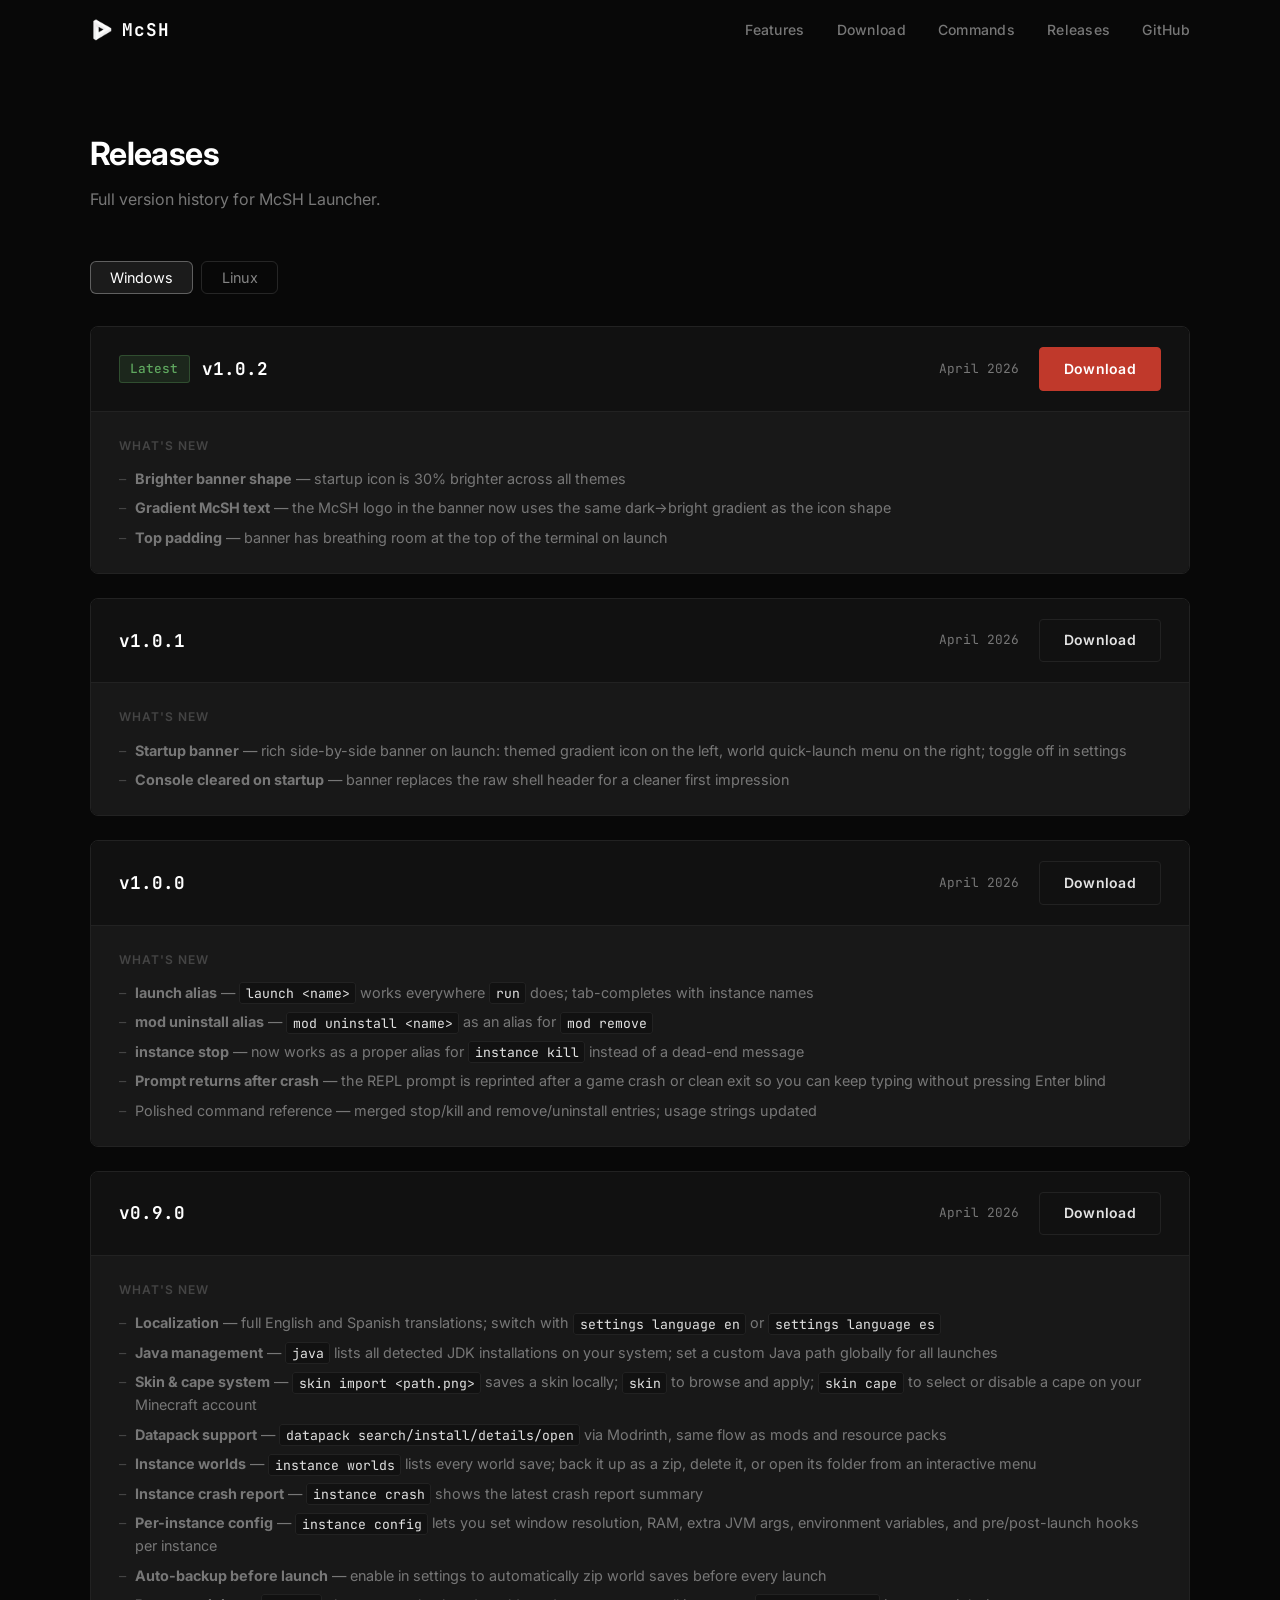
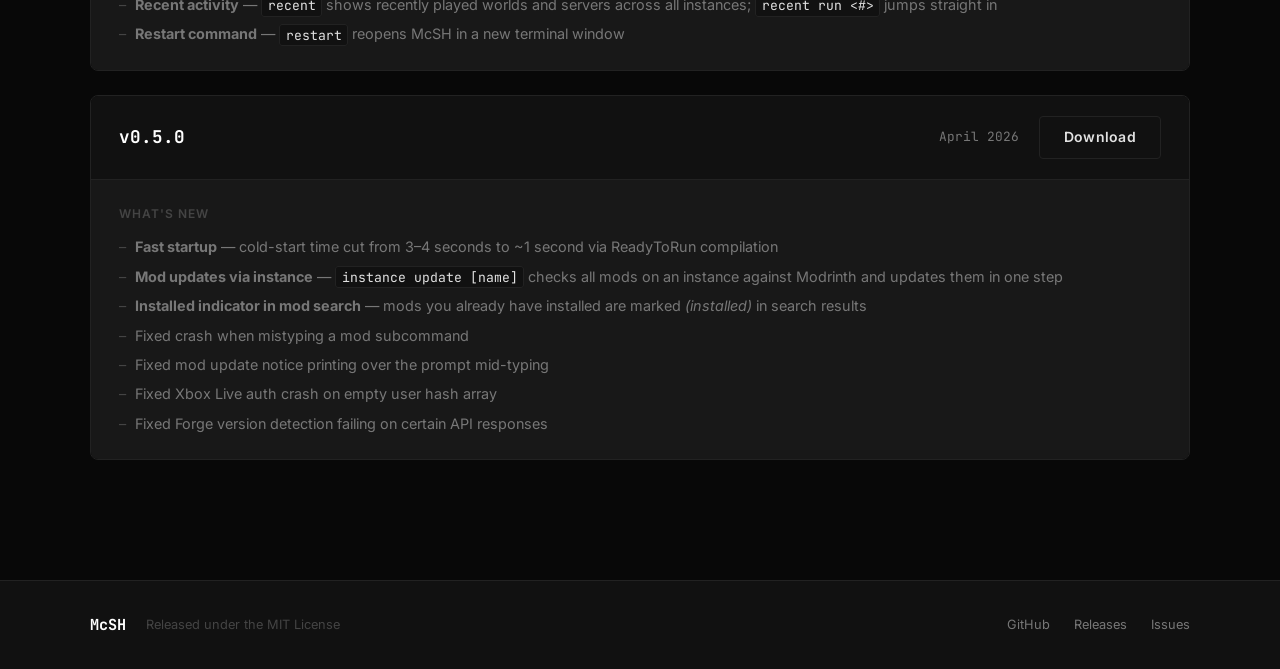
==== docs/releases.html @ 00c7b2a3 "McSH Launcher v1.0.2" ====
<!DOCTYPE html>
<html lang="en">
<head>
    <meta charset="UTF-8">
    <meta name="viewport" content="width=device-width, initial-scale=1.0">
    <meta name="description" content="McSH Launcher — All Releases">
    <title>Releases — McSH Launcher</title>
    <link rel="stylesheet" href="style.css">
    <link rel="icon" type="image/png" href="favicon.png">
    <link rel="preconnect" href="https://fonts.googleapis.com">
    <link rel="preconnect" href="https://fonts.gstatic.com" crossorigin>
    <link href="https://fonts.googleapis.com/css2?family=Inter:wght@400;500;600;700&family=JetBrains+Mono:wght@400;500&display=swap" rel="stylesheet">
    <style>
        .os-toggle {
            display: flex;
            gap: 0.5rem;
            margin-bottom: 2rem;
        }
        .os-toggle-btn {
            padding: 0.45rem 1.2rem;
            border-radius: 6px;
            border: 1px solid rgba(255,255,255,0.12);
            background: transparent;
            color: rgba(255,255,255,0.5);
            font-family: inherit;
            font-size: 0.9rem;
            cursor: pointer;
            transition: background 0.15s, color 0.15s, border-color 0.15s;
        }
        .os-toggle-btn.active {
            background: rgba(255,255,255,0.08);
            color: #fff;
            border-color: rgba(255,255,255,0.3);
        }
        .os-panel { display: none; }
        .os-panel.active { display: block; }
    </style>
</head>
<body>

    <nav id="navbar" class="scrolled">
        <div class="nav-inner">
            <a href="index.html" class="nav-logo">
                <img src="assets/logo.png" alt="McSH" class="nav-logo-img">
                McSH
            </a>
            <div class="nav-links">
                <a href="index.html#features">Features</a>
                <a href="index.html#download">Download</a>
                <a href="index.html#commands">Commands</a>
                <a href="releases.html">Releases</a>
                <a href="https://github.com/kalakaritzu/mcsh" target="_blank" rel="noopener">GitHub</a>
            </div>
            <button class="nav-toggle" aria-label="Toggle menu">
                <span></span><span></span><span></span>
            </button>
        </div>
    </nav>

    <section class="releases-page">
        <div class="section-inner">
            <h2>Releases</h2>
            <p class="section-sub">Full version history for McSH Launcher.</p>

            <div class="os-toggle">
                <button class="os-toggle-btn active" data-panel="windows">Windows</button>
                <button class="os-toggle-btn" data-panel="linux">Linux</button>
            </div>

            <!-- ── Windows ── -->
            <div class="os-panel active" id="panel-windows">

                <div class="release-entry">
                    <div class="release-header">
                        <div class="release-title">
                            <span class="tag tag-latest">Latest</span>
                            <span class="release-version">v1.0.2</span>
                        </div>
                        <div class="release-meta">
                            <span class="release-date">April 2026</span>
                            <a href="https://github.com/kalakaritzu/mcsh/releases/download/v1.0.2/McSH-1.0.2.msi" class="btn btn-primary" target="_blank" rel="noopener">Download</a>
                        </div>
                    </div>
                    <div class="release-body">
                        <h4>What's new</h4>
                        <ul>
                            <li><strong>Brighter banner shape</strong> — startup icon is 30% brighter across all themes</li>
                            <li><strong>Gradient McSH text</strong> — the McSH logo in the banner now uses the same dark→bright gradient as the icon shape</li>
                            <li><strong>Top padding</strong> — banner has breathing room at the top of the terminal on launch</li>
                        </ul>
                    </div>
                </div>

                <div class="release-entry">
                    <div class="release-header">
                        <div class="release-title">
                            <span class="release-version">v1.0.1</span>
                        </div>
                        <div class="release-meta">
                            <span class="release-date">April 2026</span>
                            <a href="https://github.com/kalakaritzu/mcsh/releases/download/v1.0.1/McSH-1.0.1.msi" class="btn btn-outline" target="_blank" rel="noopener">Download</a>
                        </div>
                    </div>
                    <div class="release-body">
                        <h4>What's new</h4>
                        <ul>
                            <li><strong>Startup banner</strong> — rich side-by-side banner on launch: themed gradient icon on the left, world quick-launch menu on the right; toggle off in settings</li>
                            <li><strong>Console cleared on startup</strong> — banner replaces the raw shell header for a cleaner first impression</li>
                        </ul>
                    </div>
                </div>

                <div class="release-entry">
                    <div class="release-header">
                        <div class="release-title">
                            <span class="release-version">v1.0.0</span>
                        </div>
                        <div class="release-meta">
                            <span class="release-date">April 2026</span>
                            <a href="https://github.com/kalakaritzu/mcsh/releases/download/v1.0.0/McSH-1.0.0.msi" class="btn btn-outline" target="_blank" rel="noopener">Download</a>
                        </div>
                    </div>
                    <div class="release-body">
                        <h4>What's new</h4>
                        <ul>
                            <li><strong>launch alias</strong> — <code>launch &lt;name&gt;</code> works everywhere <code>run</code> does; tab-completes with instance names</li>
                            <li><strong>mod uninstall alias</strong> — <code>mod uninstall &lt;name&gt;</code> as an alias for <code>mod remove</code></li>
                            <li><strong>instance stop</strong> — now works as a proper alias for <code>instance kill</code> instead of a dead-end message</li>
                            <li><strong>Prompt returns after crash</strong> — the REPL prompt is reprinted after a game crash or clean exit so you can keep typing without pressing Enter blind</li>
                            <li>Polished command reference — merged stop/kill and remove/uninstall entries; usage strings updated</li>
                        </ul>
                    </div>
                </div>

                <div class="release-entry">
                    <div class="release-header">
                        <div class="release-title">
                            <span class="release-version">v0.9.0</span>
                        </div>
                        <div class="release-meta">
                            <span class="release-date">April 2026</span>
                            <a href="https://github.com/kalakaritzu/mcsh/releases/download/v0.9.0/McSH-0.9.0.msi" class="btn btn-outline" target="_blank" rel="noopener">Download</a>
                        </div>
                    </div>
                    <div class="release-body">
                        <h4>What's new</h4>
                        <ul>
                            <li><strong>Localization</strong> — full English and Spanish translations; switch with <code>settings language en</code> or <code>settings language es</code></li>
                            <li><strong>Java management</strong> — <code>java</code> lists all detected JDK installations on your system; set a custom Java path globally for all launches</li>
                            <li><strong>Skin &amp; cape system</strong> — <code>skin import &lt;path.png&gt;</code> saves a skin locally; <code>skin</code> to browse and apply; <code>skin cape</code> to select or disable a cape on your Minecraft account</li>
                            <li><strong>Datapack support</strong> — <code>datapack search/install/details/open</code> via Modrinth, same flow as mods and resource packs</li>
                            <li><strong>Instance worlds</strong> — <code>instance worlds</code> lists every world save; back it up as a zip, delete it, or open its folder from an interactive menu</li>
                            <li><strong>Instance crash report</strong> — <code>instance crash</code> shows the latest crash report summary</li>
                            <li><strong>Per-instance config</strong> — <code>instance config</code> lets you set window resolution, RAM, extra JVM args, environment variables, and pre/post-launch hooks per instance</li>
                            <li><strong>Auto-backup before launch</strong> — enable in settings to automatically zip world saves before every launch</li>
                            <li><strong>Recent activity</strong> — <code>recent</code> shows recently played worlds and servers across all instances; <code>recent run &lt;#&gt;</code> jumps straight in</li>
                            <li><strong>Restart command</strong> — <code>restart</code> reopens McSH in a new terminal window</li>
                        </ul>
                    </div>
                </div>

                <div class="release-entry">
                    <div class="release-header">
                        <div class="release-title">
                            <span class="release-version">v0.5.0</span>
                        </div>
                        <div class="release-meta">
                            <span class="release-date">April 2026</span>
                            <a href="https://github.com/kalakaritzu/mcsh/releases/download/v0.5.0/McSH-0.5.0.msi" class="btn btn-outline" target="_blank" rel="noopener">Download</a>
                        </div>
                    </div>
                    <div class="release-body">
                        <h4>What's new</h4>
                        <ul>
                            <li><strong>Fast startup</strong> — cold-start time cut from 3–4 seconds to ~1 second via ReadyToRun compilation</li>
                            <li><strong>Mod updates via instance</strong> — <code>instance update [name]</code> checks all mods on an instance against Modrinth and updates them in one step</li>
                            <li><strong>Installed indicator in mod search</strong> — mods you already have installed are marked <em>(installed)</em> in search results</li>
                            <li>Fixed crash when mistyping a mod subcommand</li>
                            <li>Fixed mod update notice printing over the prompt mid-typing</li>
                            <li>Fixed Xbox Live auth crash on empty user hash array</li>
                            <li>Fixed Forge version detection failing on certain API responses</li>
                        </ul>
                    </div>
                </div>

            </div><!-- /panel-windows -->

            <!-- ── Linux ── -->
            <div class="os-panel" id="panel-linux">

                <div class="release-entry">
                    <div class="release-header">
                        <div class="release-title">
                            <span class="tag tag-latest">Latest</span>
                            <span class="release-version">v1.0.2</span>
                        </div>
                        <div class="release-meta">
                            <span class="release-date">April 2026</span>
                            <a href="https://github.com/kalakaritzu/mcsh/releases/download/v1.0.2/McSH-1.0.2-linux-x64.tar.gz" class="btn btn-primary" target="_blank" rel="noopener">Download</a>
                        </div>
                    </div>
                    <div class="release-body">
                        <h4>Install</h4>
                        <pre style="background:#111;padding:1rem;border-radius:6px;overflow-x:auto;font-size:0.85rem;"><code>tar -xzf McSH-1.0.2-linux-x64.tar.gz
chmod +x mcsh
sudo mv mcsh /usr/local/bin/mcsh</code></pre>
                        <h4 style="margin-top:1rem;">What's new</h4>
                        <ul>
                            <li><strong>Brighter banner shape</strong> — startup icon is 30% brighter across all themes</li>
                            <li><strong>Gradient McSH text</strong> — the McSH logo in the banner now uses the same dark→bright gradient as the icon shape</li>
                            <li><strong>Top padding</strong> — banner has breathing room at the top of the terminal on launch</li>
                        </ul>
                    </div>
                </div>

                <div class="release-entry">
                    <div class="release-header">
                        <div class="release-title">
                            <span class="release-version">v1.0.1</span>
                        </div>
                        <div class="release-meta">
                            <span class="release-date">April 2026</span>
                            <a href="https://github.com/kalakaritzu/mcsh/releases/download/v1.0.1/McSH-1.0.1-linux-x64.tar.gz" class="btn btn-outline" target="_blank" rel="noopener">Download</a>
                        </div>
                    </div>
                    <div class="release-body">
                        <h4>Install</h4>
                        <pre style="background:#111;padding:1rem;border-radius:6px;overflow-x:auto;font-size:0.85rem;"><code>tar -xzf McSH-1.0.1-linux-x64.tar.gz
chmod +x mcsh
sudo mv mcsh /usr/local/bin/mcsh</code></pre>
                        <h4 style="margin-top:1rem;">What's new</h4>
                        <ul>
                            <li><strong>Startup banner</strong> — rich side-by-side banner on launch: themed gradient icon on the left, world quick-launch menu on the right; toggle off in settings</li>
                            <li><strong>Console cleared on startup</strong> — banner replaces the raw shell header for a cleaner first impression</li>
                        </ul>
                    </div>
                </div>

                <div class="release-entry">
                    <div class="release-header">
                        <div class="release-title">
                            <span class="release-version">v1.0.0</span>
                        </div>
                        <div class="release-meta">
                            <span class="release-date">April 2026</span>
                            <a href="https://github.com/kalakaritzu/mcsh/releases/download/v1.0.0/McSH-1.0.0-linux-x64.tar.gz" class="btn btn-outline" target="_blank" rel="noopener">Download</a>
                        </div>
                    </div>
                    <div class="release-body">
                        <h4>Install</h4>
                        <pre style="background:#111;padding:1rem;border-radius:6px;overflow-x:auto;font-size:0.85rem;"><code>tar -xzf McSH-1.0.0-linux-x64.tar.gz
chmod +x mcsh
sudo mv mcsh /usr/local/bin/mcsh</code></pre>
                        <h4 style="margin-top:1rem;">What's new</h4>
                        <ul>
                            <li><strong>launch alias</strong> — <code>launch &lt;name&gt;</code> as an alternative to <code>run</code></li>
                            <li><strong>mod uninstall alias</strong> — <code>mod uninstall &lt;name&gt;</code> as an alias for <code>mod remove</code></li>
                            <li><strong>instance stop</strong> — now works as a proper alias for <code>instance kill</code></li>
                            <li><strong>Prompt returns after crash</strong> — REPL prompt reprinted after game exit so you can keep typing</li>
                        </ul>
                    </div>
                </div>

                <div class="release-entry">
                    <div class="release-header">
                        <div class="release-title">
                            <span class="release-version">v0.9.0</span>
                        </div>
                        <div class="release-meta">
                            <span class="release-date">April 2026</span>
                            <a href="https://github.com/kalakaritzu/mcsh/releases/download/v0.9.0/McSH-0.9.0-linux-x64.tar.gz" class="btn btn-outline" target="_blank" rel="noopener">Download</a>
                        </div>
                    </div>
                    <div class="release-body">
                        <h4>Install</h4>
                        <pre style="background:#111;padding:1rem;border-radius:6px;overflow-x:auto;font-size:0.85rem;"><code>tar -xzf McSH-0.9.0-linux-x64.tar.gz
chmod +x mcsh
sudo mv mcsh /usr/local/bin/mcsh</code></pre>
                        <h4 style="margin-top:1rem;">What's new</h4>
                        <ul>
                            <li><strong>Localization</strong> — full English and Spanish translations</li>
                            <li><strong>Java management</strong> — <code>java</code> lists detected installations; set a custom path globally</li>
                            <li><strong>Skin &amp; cape system</strong> — import skins, apply to your account, toggle capes</li>
                            <li><strong>Datapack support</strong> — search and install via Modrinth</li>
                            <li><strong>Instance worlds, config, crash report</strong> — full world management and per-instance configuration</li>
                            <li><strong>Recent activity</strong> — <code>recent</code> across all instances</li>
                            <li>All other v0.9.0 additions</li>
                        </ul>
                    </div>
                </div>

                <div class="release-entry">
                    <div class="release-header">
                        <div class="release-title">
                            <span class="release-version">v0.5.0</span>
                        </div>
                        <div class="release-meta">
                            <span class="release-date">April 2026</span>
                            <a href="https://github.com/kalakaritzu/mcsh/releases/download/v0.5.0/McSH-0.5.0-linux-x64.tar.gz" class="btn btn-outline" target="_blank" rel="noopener">Download</a>
                        </div>
                    </div>
                    <div class="release-body">
                        <h4>Install</h4>
                        <pre style="background:#111;padding:1rem;border-radius:6px;overflow-x:auto;font-size:0.85rem;"><code>tar -xzf McSH-0.5.0-linux-x64.tar.gz
chmod +x mcsh
sudo mv mcsh /usr/local/bin/mcsh</code></pre>
                        <h4 style="margin-top:1rem;">What's new</h4>
                        <ul>
                            <li><strong>Fast startup</strong> — cold-start time cut from 3–4 seconds to ~1 second via ReadyToRun compilation</li>
                            <li><strong>Mod updates via instance</strong> — <code>instance update [name]</code> updates all mods on an instance in one step</li>
                            <li><strong>Installed indicator in mod search</strong> — already-installed mods are marked in search results</li>
                        </ul>
                    </div>
                </div>

            </div><!-- /panel-linux -->

        </div>
    </section>

    <footer>
        <div class="footer-inner">
            <div class="footer-left">
                <span class="footer-logo">McSH</span>
                <span class="footer-copy">Released under the MIT License</span>
            </div>
            <div class="footer-links">
                <a href="https://github.com/kalakaritzu/mcsh" target="_blank" rel="noopener">GitHub</a>
                <a href="https://github.com/kalakaritzu/mcsh/releases" target="_blank" rel="noopener">Releases</a>
                <a href="https://github.com/kalakaritzu/mcsh/issues" target="_blank" rel="noopener">Issues</a>
            </div>
        </div>
    </footer>

    <script>
        const navbar = document.getElementById('navbar');
        window.addEventListener('scroll', () => {
            navbar.classList.toggle('scrolled', window.scrollY > 60);
        });
        document.querySelector('.nav-toggle').addEventListener('click', () => {
            navbar.classList.toggle('nav-open');
        });
        document.querySelectorAll('.nav-links a').forEach(a => {
            a.addEventListener('click', () => navbar.classList.remove('nav-open'));
        });

        // OS toggle
        document.querySelectorAll('.os-toggle-btn').forEach(btn => {
            btn.addEventListener('click', () => {
                document.querySelectorAll('.os-toggle-btn').forEach(b => b.classList.remove('active'));
                document.querySelectorAll('.os-panel').forEach(p => p.classList.remove('active'));
                btn.classList.add('active');
                document.getElementById('panel-' + btn.dataset.panel).classList.add('active');
            });
        });

        // Auto-switch to Linux tab if ?os=linux in URL
        if (new URLSearchParams(location.search).get('os') === 'linux') {
            document.querySelector('[data-panel="linux"]').click();
        }
    </script>

</body>
</html>
---- docs/style.css ----
*, *::before, *::after {
    box-sizing: border-box;
    margin: 0;
    padding: 0;
}

:root {
    --red: #c0392b;
    --red-light: #e74c3c;
    --red-dim: rgba(192, 57, 43, 0.15);
    --bg: #080808;
    --surface: #111111;
    --surface-2: #181818;
    --border: #222222;
    --text: #e2e2e2;
    --text-muted: #777777;
    --text-dim: #444444;
    --mono: 'JetBrains Mono', 'Consolas', monospace;
    --sans: 'Inter', system-ui, sans-serif;
}

html {
    scroll-behavior: smooth;
}

body {
    background: var(--bg);
    color: var(--text);
    font-family: var(--sans);
    font-size: 15px;
    line-height: 1.6;
    -webkit-font-smoothing: antialiased;
    overflow-x: hidden;
}

a {
    color: var(--red-light);
    text-decoration: none;
    transition: color 0.2s;
}
a:hover {
    color: #fff;
}

/* ─── Nav ─────────────────────────────────────────────────── */

#navbar {
    position: fixed;
    top: 0;
    left: 0;
    right: 0;
    z-index: 100;
    padding: 0 2rem;
    transition: background 0.3s, border-bottom 0.3s;
}

#navbar.scrolled {
    background: rgba(8, 8, 8, 0.92);
    backdrop-filter: blur(12px);
    border-bottom: 1px solid var(--border);
}

.nav-inner {
    max-width: 1100px;
    margin: 0 auto;
    height: 60px;
    display: flex;
    align-items: center;
    justify-content: space-between;
}

.nav-logo {
    display: flex;
    align-items: center;
    gap: 0.5rem;
    font-family: var(--mono);
    font-size: 1.1rem;
    font-weight: 700;
    color: #fff;
    letter-spacing: 0.05em;
}
.nav-logo:hover { color: var(--red-light); }
.nav-logo-img {
    height: 24px;
    width: 24px;
    object-fit: contain;
    display: block;
    flex-shrink: 0;
}

.nav-links {
    display: flex;
    gap: 2rem;
}

.nav-links a {
    color: var(--text-muted);
    font-size: 0.875rem;
    font-weight: 500;
    letter-spacing: 0.02em;
    transition: color 0.2s;
}
.nav-links a:hover { color: var(--text); }

/* ─── Buttons ─────────────────────────────────────────────── */

.btn {
    display: inline-block;
    padding: 0.6rem 1.5rem;
    border-radius: 4px;
    font-family: var(--sans);
    font-size: 0.875rem;
    font-weight: 600;
    letter-spacing: 0.02em;
    cursor: pointer;
    transition: background 0.2s, color 0.2s, border-color 0.2s, transform 0.15s;
    white-space: nowrap;
}
.btn:active { transform: translateY(1px); }

.btn-primary {
    background: var(--red);
    color: #fff;
    border: 1px solid var(--red);
}
.btn-primary:hover {
    background: var(--red-light);
    border-color: var(--red-light);
    color: #fff;
}

.btn-outline {
    background: transparent;
    color: var(--text);
    border: 1px solid var(--border);
}
.btn-outline:hover {
    border-color: #555;
    color: #fff;
}

.btn-large {
    padding: 0.85rem 2.5rem;
    font-size: 1rem;
}

.all-releases-link {
    display: inline-block;
    margin-top: 1.25rem;
    font-size: 0.85rem;
    color: var(--text-muted);
    transition: color 0.2s;
}
.all-releases-link:hover { color: var(--text); }

/* ─── Hero ────────────────────────────────────────────────── */

.hero {
    position: relative;
    min-height: 100vh;
    display: flex;
    align-items: center;
    justify-content: center;
    overflow: hidden;
}

.hero-bg {
    position: absolute;
    inset: 0;
    background:
        radial-gradient(ellipse 80% 60% at 50% 30%, rgba(192, 57, 43, 0.12) 0%, transparent 70%),
        var(--bg);
}

.hero-inner {
    position: relative;
    z-index: 1;
    display: flex;
    flex-direction: column;
    align-items: center;
    text-align: center;
    padding: 7rem 2rem 5rem;
    gap: 1.75rem;
}

.hero-ascii {
    font-family: var(--mono);
    font-size: clamp(0.7rem, 2.2vw, 1.4rem);
    line-height: 1.25;
    letter-spacing: 0;
    white-space: pre;
    margin: 0;
    background: linear-gradient(to bottom, rgb(96,0,0), rgb(255,60,60));
    -webkit-background-clip: text;
    -webkit-text-fill-color: transparent;
    background-clip: text;
    text-align: left;
    font-variant-ligatures: none;
    font-feature-settings: "liga" 0, "calt" 0;
    user-select: none;
}

.hero-tagline {
    font-size: 1.1rem;
    color: var(--text-muted);
    max-width: 540px;
    line-height: 1.75;
}

.hero-buttons {
    display: flex;
    gap: 1rem;
    flex-wrap: wrap;
    justify-content: center;
}

.hero-fade {
    position: absolute;
    bottom: 0;
    left: 0;
    right: 0;
    height: 120px;
    background: linear-gradient(to bottom, transparent, var(--bg));
    z-index: 1;
}

/* ─── Shared section styles ───────────────────────────────── */

section {
    padding: 6rem 2rem;
}

.section-inner {
    max-width: 1100px;
    margin: 0 auto;
}

h2 {
    font-size: 2rem;
    font-weight: 700;
    color: #fff;
    letter-spacing: -0.02em;
    margin-bottom: 0.5rem;
}

.section-sub {
    color: var(--text-muted);
    font-size: 1rem;
    margin-bottom: 3rem;
}

/* ─── Downloads ───────────────────────────────────────────── */

.downloads {
    background: var(--surface);
    border-top: 1px solid var(--border);
    border-bottom: 1px solid var(--border);
}

.download-card {
    background: var(--surface-2);
    border: 1px solid var(--border);
    border-radius: 8px;
    padding: 2.5rem;
    display: flex;
    flex-direction: column;
    align-items: center;
    gap: 1.5rem;
    max-width: 540px;
}

.download-meta {
    display: flex;
    gap: 0.75rem;
    flex-wrap: wrap;
    justify-content: center;
}

.tag {
    background: var(--red-dim);
    color: var(--red-light);
    border: 1px solid rgba(192, 57, 43, 0.3);
    border-radius: 3px;
    padding: 0.2rem 0.65rem;
    font-family: var(--mono);
    font-size: 0.8rem;
    font-weight: 500;
}

.tag-latest {
    background: rgba(95, 168, 95, 0.15);
    color: #5fa85f;
    border-color: rgba(95, 168, 95, 0.3);
}

/* ─── Version history ─────────────────────────────────────── */

.version-history {
    margin-top: 2.5rem;
    max-width: 860px;
}

.version-history-title {
    font-size: 0.75rem;
    font-weight: 600;
    text-transform: uppercase;
    letter-spacing: 0.1em;
    color: var(--text-dim);
    margin-bottom: 0.75rem;
}

.version-table {
    width: 100%;
    border-collapse: collapse;
    font-size: 0.875rem;
}

.version-table th {
    text-align: left;
    padding: 0.5rem 1rem;
    font-size: 0.7rem;
    font-weight: 600;
    text-transform: uppercase;
    letter-spacing: 0.08em;
    color: var(--text-dim);
    border-bottom: 1px solid var(--border);
}
.version-table th:first-child { padding-left: 0; }

.version-table td {
    padding: 0.75rem 1rem;
    border-bottom: 1px solid #161616;
    vertical-align: middle;
    color: var(--text-muted);
}
.version-table td:first-child { padding-left: 0; }
.version-table tr:last-child td { border-bottom: none; }

.version-table td:first-child {
    display: flex;
    align-items: center;
    gap: 0.5rem;
}

.version-table td:first-child code {
    font-family: var(--mono);
    font-size: 0.82rem;
    color: var(--text);
}

.version-table td:last-child {
    text-align: right;
}

.ver-date {
    font-family: var(--mono);
    font-size: 0.8rem;
    white-space: nowrap;
}

.btn-sm {
    padding: 0.3rem 0.85rem;
    font-size: 0.8rem;
}

/* ─── Features ────────────────────────────────────────────── */

.features-grid {
    display: grid;
    grid-template-columns: repeat(3, 1fr);
    gap: 1.25rem;
}

.feature-card {
    background: var(--surface);
    border: 1px solid var(--border);
    border-radius: 6px;
    padding: 1.75rem;
    position: relative;
    overflow: hidden;
    transition: border-color 0.2s;
}
.feature-card:hover {
    border-color: #333;
}

.feature-accent {
    position: absolute;
    top: 0;
    left: 0;
    right: 0;
    height: 2px;
    background: var(--red);
    opacity: 0;
    transition: opacity 0.2s;
}
.feature-card:hover .feature-accent {
    opacity: 1;
}

.feature-card h3 {
    font-size: 0.95rem;
    font-weight: 600;
    color: #fff;
    margin-bottom: 0.6rem;
    letter-spacing: 0.01em;
}

.feature-card p {
    font-size: 0.875rem;
    color: var(--text-muted);
    line-height: 1.65;
}

/* ─── Feature accordion groups ───────────────────────────── */

.feat-group {
    border: 1px solid var(--border);
    border-radius: 6px;
    overflow: hidden;
    margin-bottom: 0.75rem;
}
.feat-group:last-child { margin-bottom: 0; }

.feat-group-header {
    width: 100%;
    display: flex;
    align-items: center;
    justify-content: space-between;
    padding: 0.9rem 1.4rem;
    background: var(--surface);
    border: none;
    border-left: 2px solid transparent;
    cursor: pointer;
    font-family: var(--sans);
    font-size: 0.875rem;
    font-weight: 600;
    color: rgba(255, 255, 255, 0.65);
    transition: background 0.15s, color 0.15s, border-color 0.15s;
    text-align: left;
}
.feat-group-header:hover {
    background: var(--surface-2);
    color: #fff;
    border-left-color: var(--red);
}
.feat-group-header[aria-expanded="true"] {
    color: #fff;
    border-left-color: var(--red);
}

.feat-arrow {
    width: 16px;
    height: 16px;
    flex-shrink: 0;
    transition: transform 0.25s ease;
    color: var(--text-dim);
}
.feat-group-header[aria-expanded="false"] .feat-arrow {
    transform: rotate(-90deg);
}

.feat-group-body {
    padding: 1.25rem;
    border-top: 1px solid var(--border);
    background: var(--bg);
    overflow: hidden;
    transition: max-height 0.3s ease, opacity 0.25s ease, padding 0.3s ease;
}
.feat-group-body.collapsed {
    max-height: 0 !important;
    padding-top: 0;
    padding-bottom: 0;
    opacity: 0;
    border-top: none;
}

/* Command section accordion overrides */
.commands .feat-group { border-color: #1a1a1a; }
.commands .feat-group-header { background: #111; }
.commands .feat-group-header:hover { background: var(--surface-2); }
.commands .feat-group-body { background: var(--surface); padding: 0 1.4rem; }

/* ─── Commands ────────────────────────────────────────────── */

.commands {
    background: var(--surface);
    border-top: 1px solid var(--border);
    border-bottom: 1px solid var(--border);
}

.cmd-group {
    margin-bottom: 2.5rem;
}
.cmd-group:last-child {
    margin-bottom: 0;
}

.cmd-group-title {
    font-size: 0.75rem;
    font-weight: 600;
    text-transform: uppercase;
    letter-spacing: 0.1em;
    color: var(--red-light);
    margin-bottom: 0.75rem;
}

.cmd-table {
    width: 100%;
    border-collapse: collapse;
    font-size: 0.875rem;
}

.cmd-table th {
    text-align: left;
    padding: 0.6rem 1rem 0.6rem 0;
    font-size: 0.72rem;
    font-weight: 600;
    text-transform: uppercase;
    letter-spacing: 0.08em;
    color: var(--text-muted);
    border-bottom: 1px solid var(--border);
}
.cmd-table th:last-child { padding-left: 1rem; }

.cmd-table colgroup .col-cmd  { width: 38%; }
.cmd-table colgroup .col-desc { width: 62%; }

.cmd-table td {
    padding: 0.6rem 0;
    border-bottom: 1px solid #181818;
    vertical-align: middle;
}
.cmd-table td:last-child { padding-left: 1rem; }

.cmd-table tr:last-child td { border-bottom: none; }

.cmd-table tbody tr {
    transition: background 0.1s;
}
.cmd-table tbody tr:hover {
    background: rgba(255, 255, 255, 0.025);
}

.cmd-table td:first-child code {
    font-family: var(--mono);
    font-size: 0.8rem;
    color: #ddd;
    background: rgba(255, 255, 255, 0.05);
    padding: 0.15rem 0.4rem;
    border-radius: 3px;
    white-space: nowrap;
}

.cmd-table td:last-child {
    color: var(--text-muted);
    font-size: 0.875rem;
}

/* ─── Install / Terminal ──────────────────────────────────── */

.install-section {
    background: var(--bg);
}

.install-inner {
    display: grid;
    grid-template-columns: 1fr 1fr;
    gap: 4rem;
    align-items: center;
}

.install-text h2 {
    margin-bottom: 1rem;
}

.install-text p {
    color: var(--text-muted);
    line-height: 1.75;
}

.install-text code {
    font-family: var(--mono);
    font-size: 0.875rem;
    color: var(--text);
    background: var(--surface);
    padding: 0.15rem 0.4rem;
    border-radius: 3px;
    border: 1px solid var(--border);
}

.terminal-block {
    background: #0e0e0e;
    border: 1px solid var(--border);
    border-radius: 8px;
    overflow: hidden;
    font-family: var(--mono);
    font-size: 0.82rem;
}

.terminal-bar {
    background: #161616;
    border-bottom: 1px solid var(--border);
    padding: 0.6rem 1rem;
    display: flex;
    align-items: center;
    gap: 0.4rem;
}

.t-dot {
    width: 10px;
    height: 10px;
    border-radius: 50%;
    background: var(--border);
    display: inline-block;
}

.t-title {
    margin-left: 0.5rem;
    font-size: 0.75rem;
    color: var(--text-dim);
}

.terminal-body {
    padding: 1.25rem 1.5rem;
    line-height: 1.8;
}

.terminal-body p {
    white-space: pre;
}

.t-prompt { color: var(--red-light); }
.t-cmd    { color: #fff; }
.t-out    { color: #aaa; }
.t-banner {
    line-height: 1;
    margin: 0 0 0.15rem;
    font-family: inherit;
    letter-spacing: 0;
    font-variant-ligatures: none;
    font-feature-settings: "liga" 0, "calt" 0;
}
.t-dim    { color: var(--text-dim); }
.t-green  { color: #5fa85f; }

.t-cursor {
    display: inline-block;
    color: var(--red-light);
    animation: blink 1.1s step-end infinite;
}

@keyframes blink {
    0%, 100% { opacity: 1; }
    50%       { opacity: 0; }
}

/* ─── Footer ──────────────────────────────────────────────── */

footer {
    background: var(--surface);
    border-top: 1px solid var(--border);
    padding: 2rem;
}

.footer-inner {
    max-width: 1100px;
    margin: 0 auto;
    display: flex;
    align-items: center;
    justify-content: space-between;
    gap: 1rem;
    flex-wrap: wrap;
}

.footer-left {
    display: flex;
    align-items: center;
    gap: 1.25rem;
}

.footer-logo {
    font-family: var(--mono);
    font-size: 0.95rem;
    font-weight: 700;
    color: #fff;
}

.footer-copy {
    font-size: 0.8rem;
    color: var(--text-dim);
}

.footer-links {
    display: flex;
    gap: 1.5rem;
}

.footer-links a {
    font-size: 0.8rem;
    color: var(--text-muted);
}
.footer-links a:hover { color: var(--text); }

/* ─── Releases page ──────────────────────────────────────── */

.releases-page {
    padding-top: 8rem;
}

.release-entry {
    border: 1px solid var(--border);
    border-radius: 8px;
    overflow: hidden;
    margin-bottom: 1.5rem;
}

.release-header {
    display: flex;
    align-items: center;
    justify-content: space-between;
    padding: 1.25rem 1.75rem;
    background: var(--surface);
    border-bottom: 1px solid var(--border);
    gap: 1rem;
    flex-wrap: wrap;
}

.release-title {
    display: flex;
    align-items: center;
    gap: 0.75rem;
}

.release-version {
    font-family: var(--mono);
    font-size: 1.1rem;
    font-weight: 700;
    color: #fff;
}

.release-meta {
    display: flex;
    align-items: center;
    gap: 1.25rem;
}

.release-date {
    font-size: 0.8rem;
    color: var(--text-muted);
    font-family: var(--mono);
}

.release-body {
    padding: 1.5rem 1.75rem;
    background: var(--surface-2);
}

.release-body h4 {
    font-size: 0.75rem;
    font-weight: 600;
    text-transform: uppercase;
    letter-spacing: 0.08em;
    color: var(--text-dim);
    margin-bottom: 0.75rem;
}

.release-body ul {
    list-style: none;
    padding: 0;
    margin: 0;
    display: flex;
    flex-direction: column;
    gap: 0.4rem;
}

.release-body ul li {
    font-size: 0.9rem;
    color: var(--text-muted);
    padding-left: 1rem;
    position: relative;
}

.release-body ul li::before {
    content: '–';
    position: absolute;
    left: 0;
    color: var(--text-dim);
}

.release-body code {
    font-family: var(--mono);
    font-size: 0.82rem;
    color: var(--text);
    background: var(--surface);
    padding: 0.1rem 0.35rem;
    border-radius: 3px;
    border: 1px solid var(--border);
}

/* ─── Nav hamburger (hidden on desktop) ───────────────────── */

.nav-toggle {
    display: none;
    flex-direction: column;
    gap: 5px;
    background: none;
    border: none;
    cursor: pointer;
    padding: 4px;
}

.nav-toggle span {
    display: block;
    width: 22px;
    height: 2px;
    background: var(--text);
    border-radius: 2px;
    transition: transform 0.2s, opacity 0.2s;
}

#navbar.nav-open .nav-toggle span:nth-child(1) {
    transform: translateY(7px) rotate(45deg);
}
#navbar.nav-open .nav-toggle span:nth-child(2) {
    opacity: 0;
}
#navbar.nav-open .nav-toggle span:nth-child(3) {
    transform: translateY(-7px) rotate(-45deg);
}

/* ─── Responsive ──────────────────────────────────────────── */

@media (max-width: 900px) {
    .features-grid {
        grid-template-columns: repeat(2, 1fr);
    }
    .install-inner {
        grid-template-columns: 1fr;
        gap: 2.5rem;
    }
}

@media (max-width: 600px) {
    h2 { font-size: 1.6rem; }
    .features-grid { grid-template-columns: 1fr; }
    section { padding: 4rem 1.25rem; }
    .download-card { padding: 1.75rem 1.25rem; }

    /* Nav — hamburger menu */
    .nav-toggle { display: flex; }
    .nav-links {
        display: none;
        position: absolute;
        top: 60px;
        left: 0;
        right: 0;
        flex-direction: column;
        gap: 0;
        background: rgba(8, 8, 8, 0.97);
        border-bottom: 1px solid var(--border);
        backdrop-filter: blur(12px);
        padding: 0.5rem 0;
    }
    #navbar.nav-open .nav-links { display: flex; }
    .nav-links a {
        font-size: 0.95rem;
        padding: 0.75rem 1.5rem;
        border-bottom: 1px solid var(--border);
    }
    .nav-links a:last-child { border-bottom: none; }

    /* Command tables — stack command above description */
    .cmd-table thead { display: none; }
    .cmd-table,
    .cmd-table tbody,
    .cmd-table tr,
    .cmd-table td { display: block; width: 100%; }
    .cmd-table tr {
        padding: 0.6rem 0;
        border-bottom: 1px solid var(--border);
    }
    .cmd-table tr:last-child { border-bottom: none; }
    .cmd-table td { padding: 0.15rem 0; border-bottom: none; }
    .cmd-table td:last-child { color: var(--text-muted); font-size: 0.82rem; }

    /* Version table — collapse into stacked cards */
    .version-table thead { display: none; }
    .version-table,
    .version-table tbody,
    .version-table tr,
    .version-table td { display: block; width: 100%; }
    .version-table tr {
        padding: 1rem 0;
        border-bottom: 1px solid var(--border);
        display: grid;
        grid-template-columns: 1fr auto;
        grid-template-rows: auto auto;
        gap: 0.25rem 0.75rem;
        align-items: start;
    }
    .version-table tr:last-child { border-bottom: none; }
    .version-table td { border-bottom: none; padding: 0; }
    .version-table td:nth-child(1) {
        grid-column: 1; grid-row: 1;
        display: flex; align-items: center; gap: 0.4rem;
    }
    .version-table td:nth-child(2) {
        grid-column: 1; grid-row: 2;
        font-size: 0.82rem;
    }
    .version-table td:nth-child(3) { display: none; }
    .version-table td:nth-child(4) {
        grid-column: 2; grid-row: 1 / 3;
        text-align: right;
        display: flex; align-items: center; justify-content: flex-end;
    }

    /* Terminal — reduce font size so content fits without horizontal scroll */
    .terminal-block { font-size: 0.7rem; overflow-x: hidden; }
    .terminal-body { min-width: 0; padding: 1rem; }

    /* Footer — stack vertically */
    .footer-inner { flex-direction: column; align-items: flex-start; gap: 0.75rem; }
}
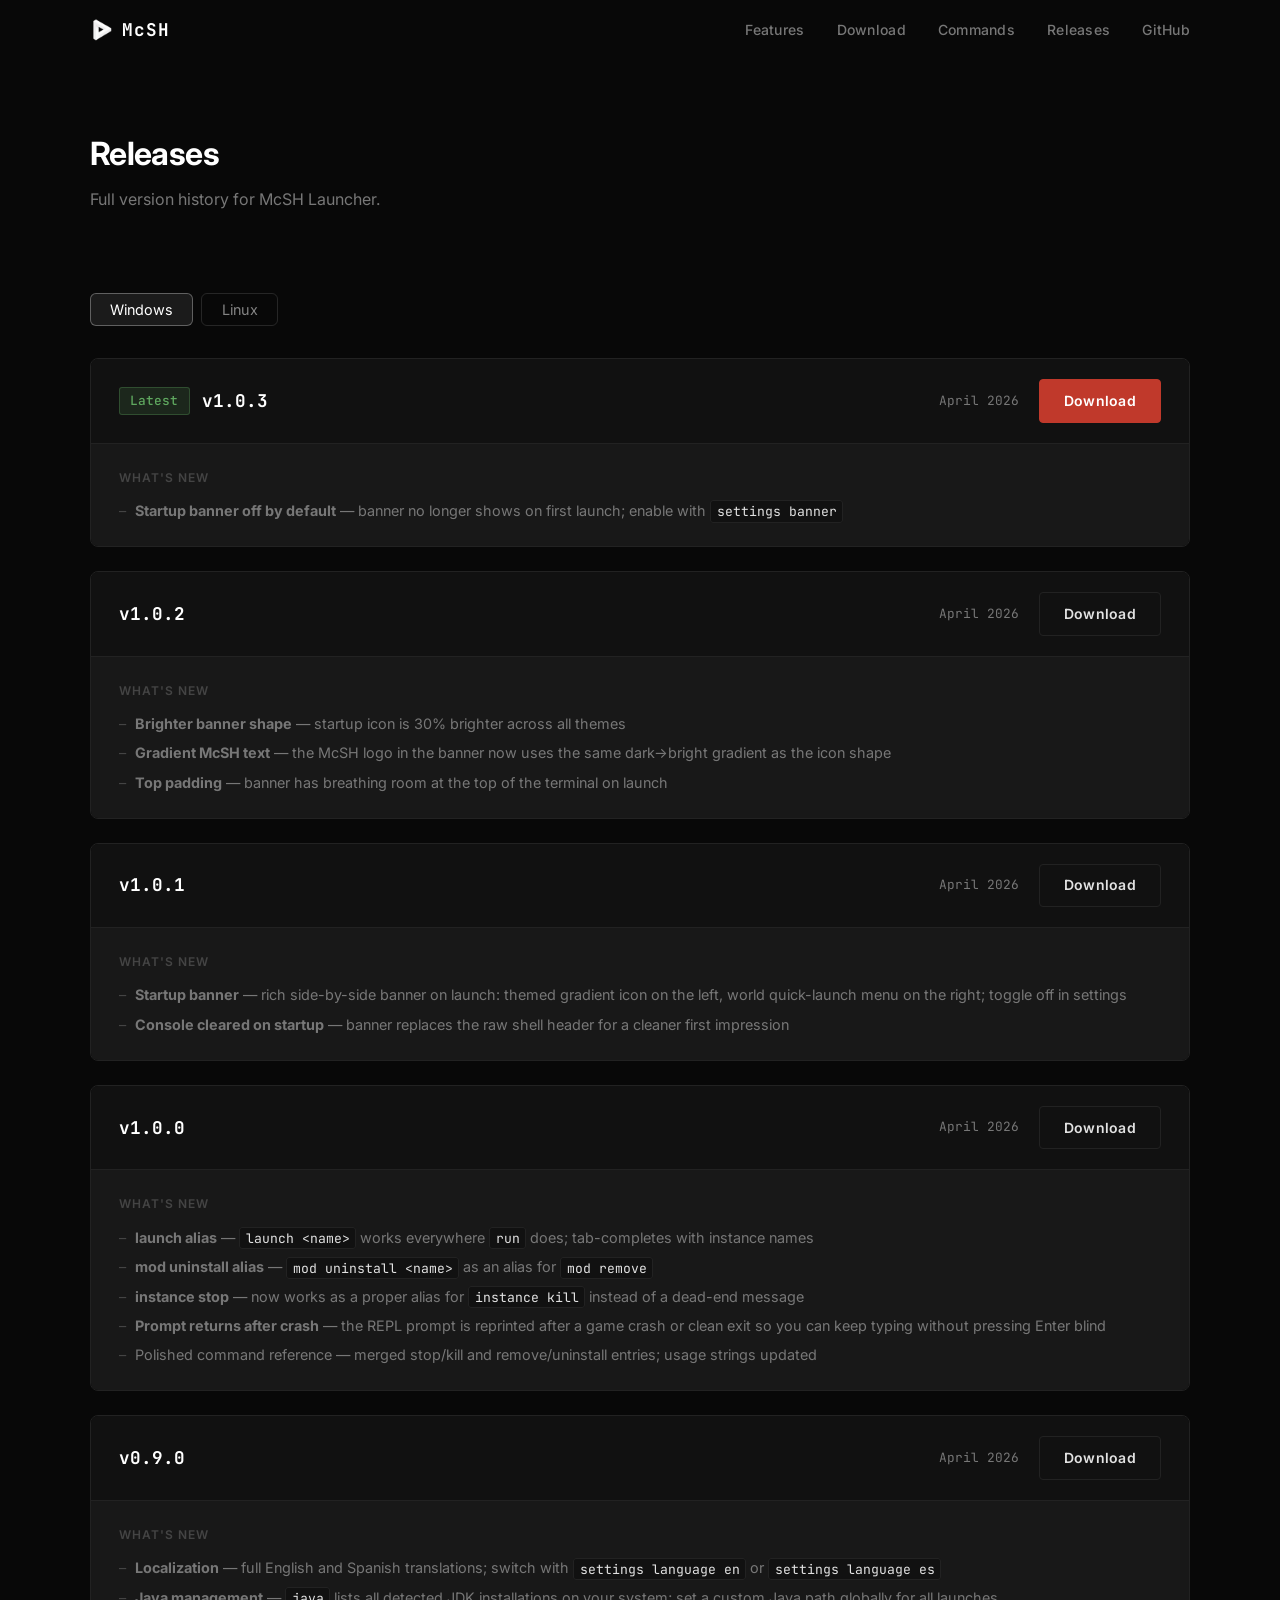
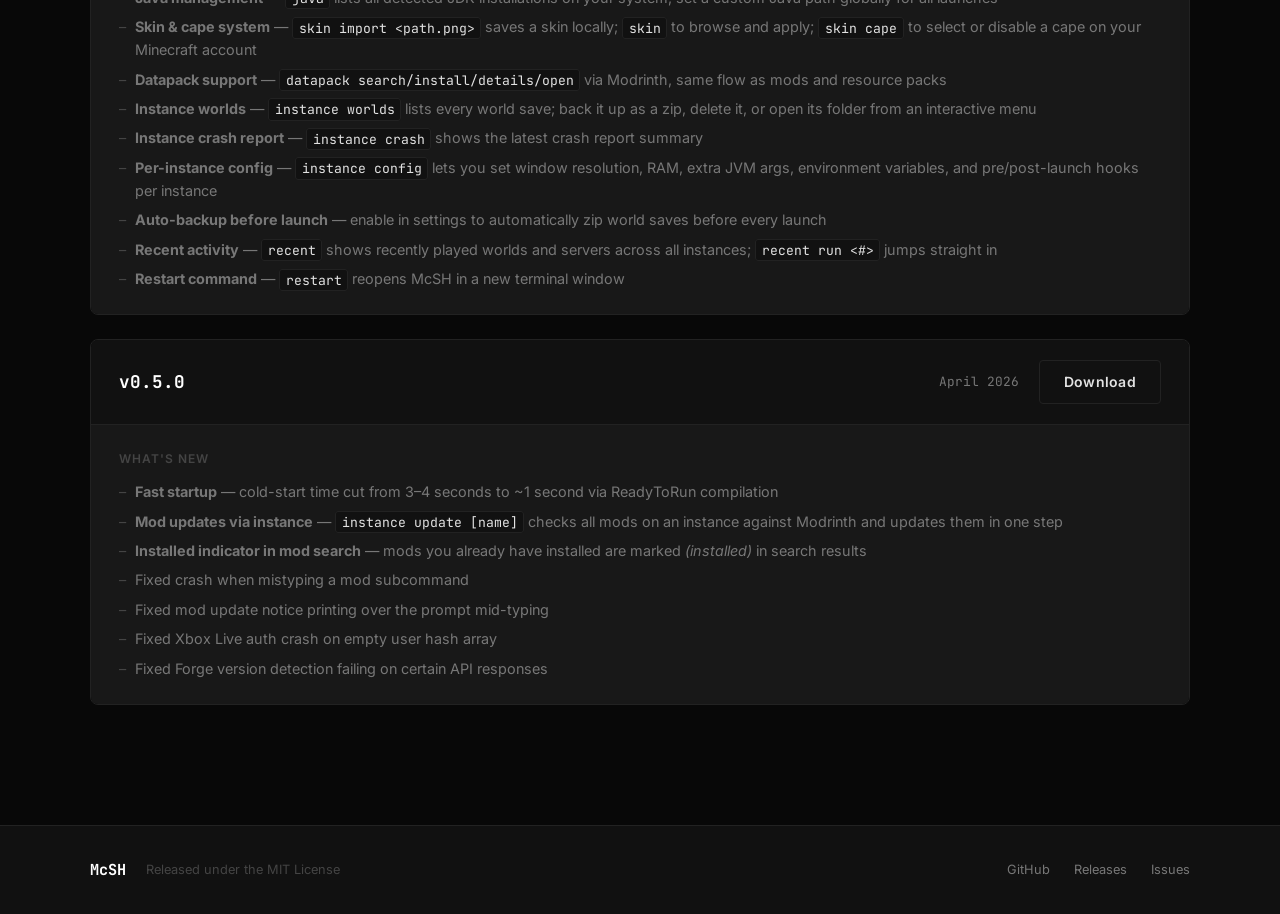
==== commit 2d7f9104: "Release v1.0.3: startup banner off by default" ====
--- a/docs/releases.html
+++ b/docs/releases.html
@@ -74,11 +74,29 @@
                     <div class="release-header">
                         <div class="release-title">
                             <span class="tag tag-latest">Latest</span>
+                            <span class="release-version">v1.0.3</span>
+                        </div>
+                        <div class="release-meta">
+                            <span class="release-date">April 2026</span>
+                            <a href="https://github.com/kalakaritzu/mcsh/releases/download/v1.0.3/McSH-1.0.3.msi" class="btn btn-primary" target="_blank" rel="noopener">Download</a>
+                        </div>
+                    </div>
+                    <div class="release-body">
+                        <h4>What's new</h4>
+                        <ul>
+                            <li><strong>Startup banner off by default</strong> — banner no longer shows on first launch; enable with <code>settings banner</code></li>
+                        </ul>
+                    </div>
+                </div>
+
+                <div class="release-entry">
+                    <div class="release-header">
+                        <div class="release-title">
                             <span class="release-version">v1.0.2</span>
                         </div>
                         <div class="release-meta">
                             <span class="release-date">April 2026</span>
-                            <a href="https://github.com/kalakaritzu/mcsh/releases/download/v1.0.2/McSH-1.0.2.msi" class="btn btn-primary" target="_blank" rel="noopener">Download</a>
+                            <a href="https://github.com/kalakaritzu/mcsh/releases/download/v1.0.2/McSH-1.0.2.msi" class="btn btn-outline" target="_blank" rel="noopener">Download</a>
                         </div>
                     </div>
                     <div class="release-body">
@@ -192,11 +210,33 @@
                     <div class="release-header">
                         <div class="release-title">
                             <span class="tag tag-latest">Latest</span>
+                            <span class="release-version">v1.0.3</span>
+                        </div>
+                        <div class="release-meta">
+                            <span class="release-date">April 2026</span>
+                            <a href="https://github.com/kalakaritzu/mcsh/releases/download/v1.0.3/McSH-1.0.3-linux-x64.tar.gz" class="btn btn-primary" target="_blank" rel="noopener">Download</a>
+                        </div>
+                    </div>
+                    <div class="release-body">
+                        <h4>Install</h4>
+                        <pre style="background:#111;padding:1rem;border-radius:6px;overflow-x:auto;font-size:0.85rem;"><code>tar -xzf McSH-1.0.3-linux-x64.tar.gz
+chmod +x mcsh
+sudo mv mcsh /usr/local/bin/mcsh</code></pre>
+                        <h4 style="margin-top:1rem;">What's new</h4>
+                        <ul>
+                            <li><strong>Startup banner off by default</strong> — banner no longer shows on first launch; enable with <code>settings banner</code></li>
+                        </ul>
+                    </div>
+                </div>
+
+                <div class="release-entry">
+                    <div class="release-header">
+                        <div class="release-title">
                             <span class="release-version">v1.0.2</span>
                         </div>
                         <div class="release-meta">
                             <span class="release-date">April 2026</span>
-                            <a href="https://github.com/kalakaritzu/mcsh/releases/download/v1.0.2/McSH-1.0.2-linux-x64.tar.gz" class="btn btn-primary" target="_blank" rel="noopener">Download</a>
+                            <a href="https://github.com/kalakaritzu/mcsh/releases/download/v1.0.2/McSH-1.0.2-linux-x64.tar.gz" class="btn btn-outline" target="_blank" rel="noopener">Download</a>
                         </div>
                     </div>
                     <div class="release-body">
--- a/docs/style.css
+++ b/docs/style.css
@@ -246,7 +246,7 @@
 .section-sub {
     color: var(--text-muted);
     font-size: 1rem;
-    margin-bottom: 3rem;
+    margin-bottom: 5rem;
 }
 
 /* ─── Downloads ───────────────────────────────────────────── */
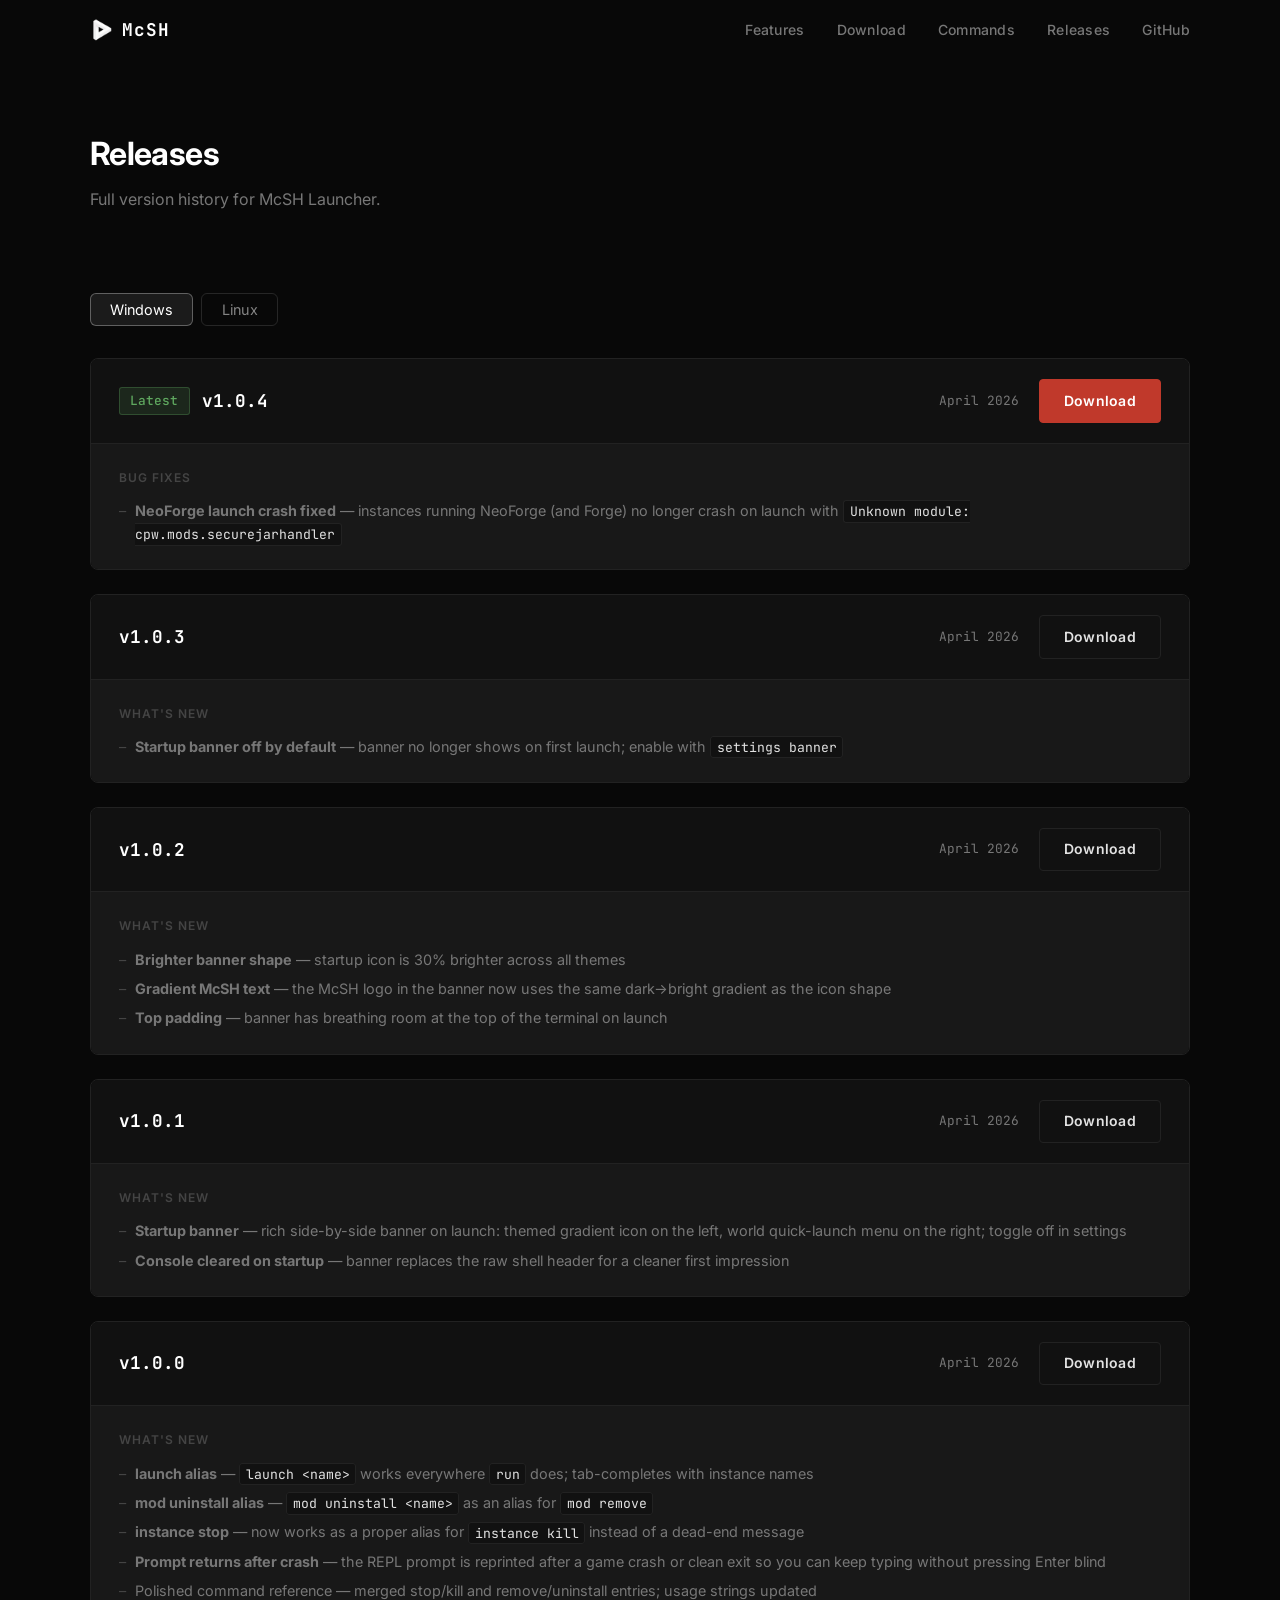
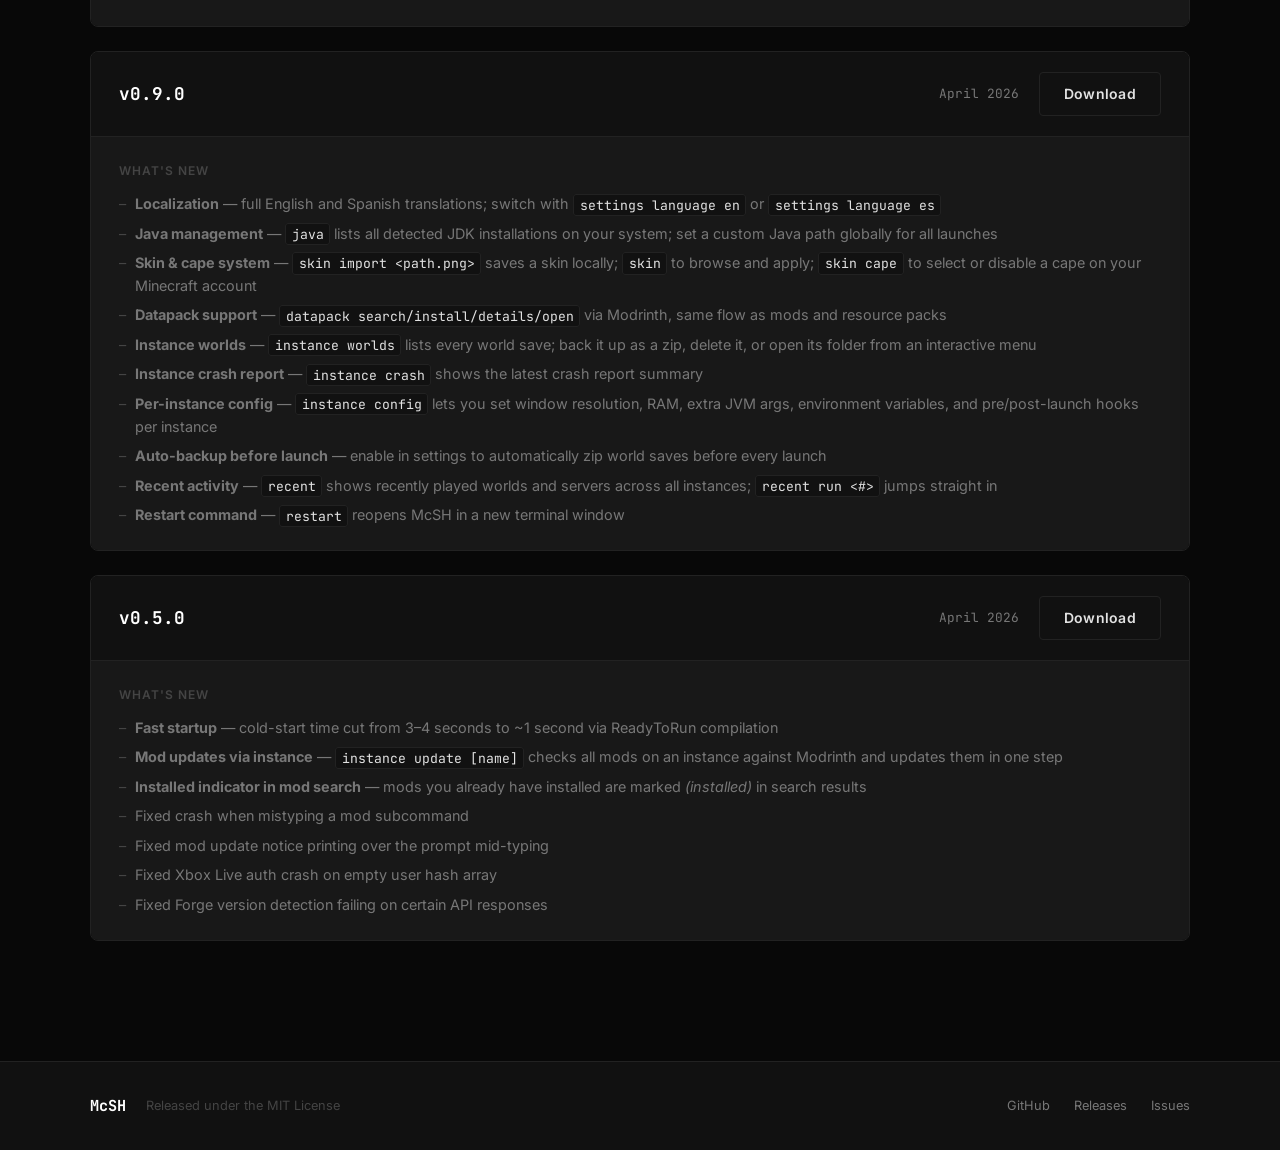
==== commit b310df77: "Update website to v1.0.4" ====
--- a/docs/releases.html
+++ b/docs/releases.html
@@ -74,11 +74,29 @@
                     <div class="release-header">
                         <div class="release-title">
                             <span class="tag tag-latest">Latest</span>
+                            <span class="release-version">v1.0.4</span>
+                        </div>
+                        <div class="release-meta">
+                            <span class="release-date">April 2026</span>
+                            <a href="https://github.com/kalakaritzu/mcsh/releases/download/v1.0.4/McSH-1.0.4.msi" class="btn btn-primary" target="_blank" rel="noopener">Download</a>
+                        </div>
+                    </div>
+                    <div class="release-body">
+                        <h4>Bug fixes</h4>
+                        <ul>
+                            <li><strong>NeoForge launch crash fixed</strong> — instances running NeoForge (and Forge) no longer crash on launch with <code>Unknown module: cpw.mods.securejarhandler</code></li>
+                        </ul>
+                    </div>
+                </div>
+
+                <div class="release-entry">
+                    <div class="release-header">
+                        <div class="release-title">
                             <span class="release-version">v1.0.3</span>
                         </div>
                         <div class="release-meta">
                             <span class="release-date">April 2026</span>
-                            <a href="https://github.com/kalakaritzu/mcsh/releases/download/v1.0.3/McSH-1.0.3.msi" class="btn btn-primary" target="_blank" rel="noopener">Download</a>
+                            <a href="https://github.com/kalakaritzu/mcsh/releases/download/v1.0.3/McSH-1.0.3.msi" class="btn btn-outline" target="_blank" rel="noopener">Download</a>
                         </div>
                     </div>
                     <div class="release-body">
@@ -210,11 +228,33 @@
                     <div class="release-header">
                         <div class="release-title">
                             <span class="tag tag-latest">Latest</span>
+                            <span class="release-version">v1.0.4</span>
+                        </div>
+                        <div class="release-meta">
+                            <span class="release-date">April 2026</span>
+                            <a href="https://github.com/kalakaritzu/mcsh/releases/download/v1.0.4/McSH-1.0.4-linux-x64.tar.gz" class="btn btn-primary" target="_blank" rel="noopener">Download</a>
+                        </div>
+                    </div>
+                    <div class="release-body">
+                        <h4>Install</h4>
+                        <pre style="background:#111;padding:1rem;border-radius:6px;overflow-x:auto;font-size:0.85rem;"><code>tar -xzf McSH-1.0.4-linux-x64.tar.gz
+chmod +x mcsh
+sudo mv mcsh /usr/local/bin/mcsh</code></pre>
+                        <h4 style="margin-top:1rem;">Bug fixes</h4>
+                        <ul>
+                            <li><strong>NeoForge launch crash fixed</strong> — instances running NeoForge (and Forge) no longer crash on launch with <code>Unknown module: cpw.mods.securejarhandler</code></li>
+                        </ul>
+                    </div>
+                </div>
+
+                <div class="release-entry">
+                    <div class="release-header">
+                        <div class="release-title">
                             <span class="release-version">v1.0.3</span>
                         </div>
                         <div class="release-meta">
                             <span class="release-date">April 2026</span>
-                            <a href="https://github.com/kalakaritzu/mcsh/releases/download/v1.0.3/McSH-1.0.3-linux-x64.tar.gz" class="btn btn-primary" target="_blank" rel="noopener">Download</a>
+                            <a href="https://github.com/kalakaritzu/mcsh/releases/download/v1.0.3/McSH-1.0.3-linux-x64.tar.gz" class="btn btn-outline" target="_blank" rel="noopener">Download</a>
                         </div>
                     </div>
                     <div class="release-body">
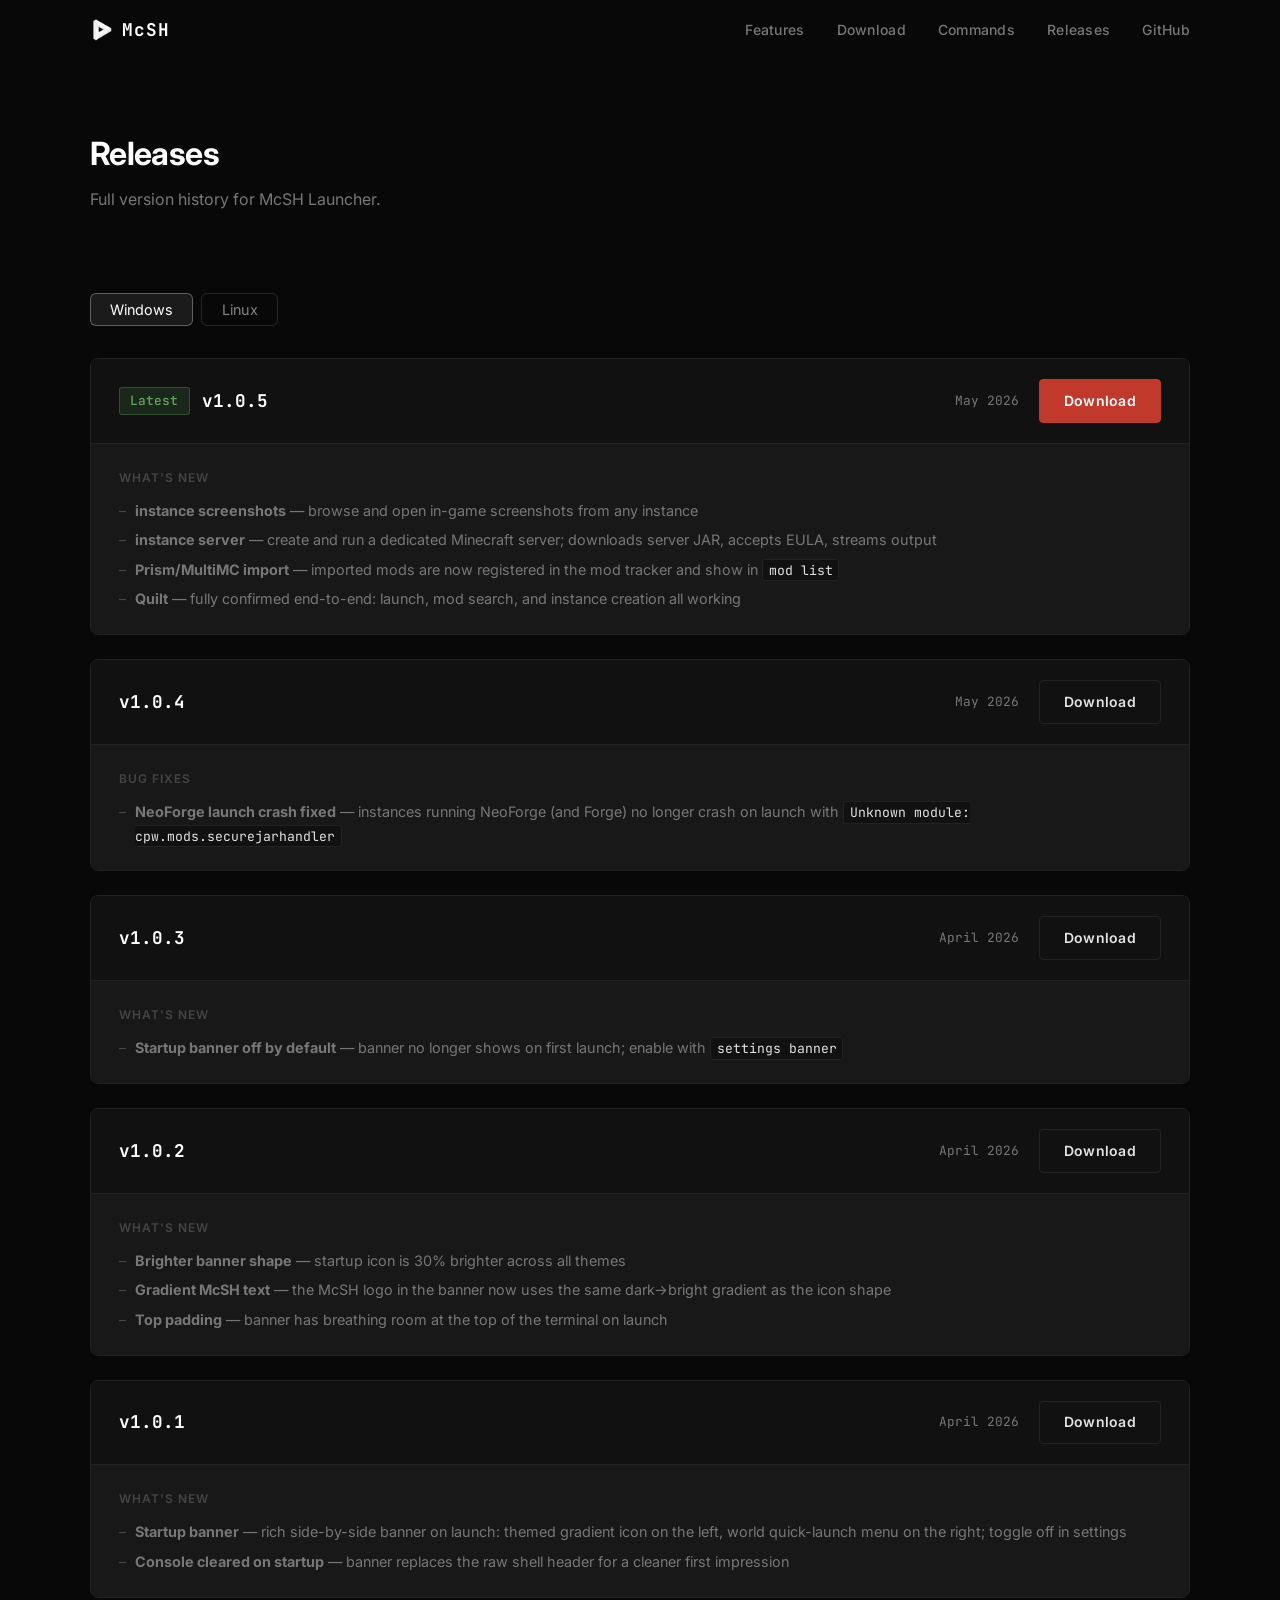
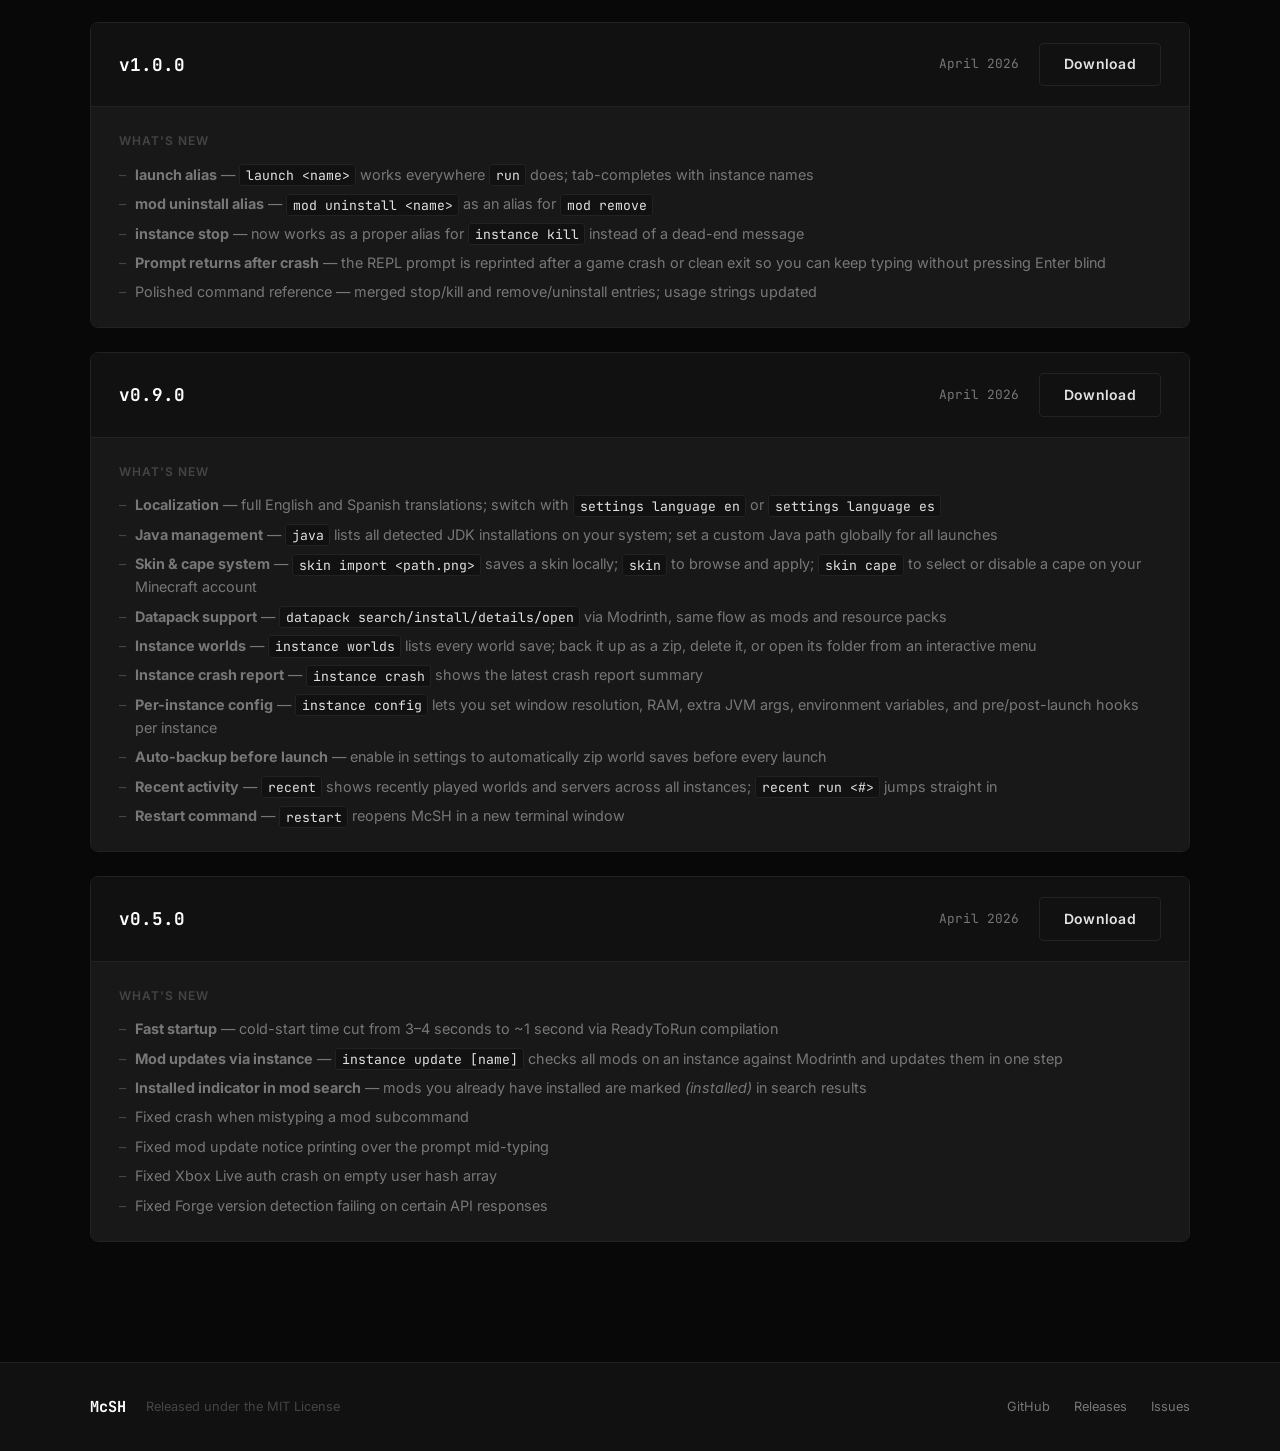
==== commit 958283b6: "Update website to v1.0.5" ====
--- a/docs/releases.html
+++ b/docs/releases.html
@@ -74,11 +74,32 @@
                     <div class="release-header">
                         <div class="release-title">
                             <span class="tag tag-latest">Latest</span>
+                            <span class="release-version">v1.0.5</span>
+                        </div>
+                        <div class="release-meta">
+                            <span class="release-date">May 2026</span>
+                            <a href="https://github.com/kalakaritzu/mcsh/releases/download/v1.0.5/McSH-1.0.5.msi" class="btn btn-primary" target="_blank" rel="noopener">Download</a>
+                        </div>
+                    </div>
+                    <div class="release-body">
+                        <h4>What's new</h4>
+                        <ul>
+                            <li><strong>instance screenshots</strong> — browse and open in-game screenshots from any instance</li>
+                            <li><strong>instance server</strong> — create and run a dedicated Minecraft server; downloads server JAR, accepts EULA, streams output</li>
+                            <li><strong>Prism/MultiMC import</strong> — imported mods are now registered in the mod tracker and show in <code>mod list</code></li>
+                            <li><strong>Quilt</strong> — fully confirmed end-to-end: launch, mod search, and instance creation all working</li>
+                        </ul>
+                    </div>
+                </div>
+
+                <div class="release-entry">
+                    <div class="release-header">
+                        <div class="release-title">
                             <span class="release-version">v1.0.4</span>
                         </div>
                         <div class="release-meta">
-                            <span class="release-date">April 2026</span>
-                            <a href="https://github.com/kalakaritzu/mcsh/releases/download/v1.0.4/McSH-1.0.4.msi" class="btn btn-primary" target="_blank" rel="noopener">Download</a>
+                            <span class="release-date">May 2026</span>
+                            <a href="https://github.com/kalakaritzu/mcsh/releases/download/v1.0.4/McSH-1.0.4.msi" class="btn btn-outline" target="_blank" rel="noopener">Download</a>
                         </div>
                     </div>
                     <div class="release-body">
@@ -228,11 +249,36 @@
                     <div class="release-header">
                         <div class="release-title">
                             <span class="tag tag-latest">Latest</span>
+                            <span class="release-version">v1.0.5</span>
+                        </div>
+                        <div class="release-meta">
+                            <span class="release-date">May 2026</span>
+                            <a href="https://github.com/kalakaritzu/mcsh/releases/download/v1.0.5/McSH-1.0.5-linux-x64.tar.gz" class="btn btn-primary" target="_blank" rel="noopener">Download</a>
+                        </div>
+                    </div>
+                    <div class="release-body">
+                        <h4>Install</h4>
+                        <pre style="background:#111;padding:1rem;border-radius:6px;overflow-x:auto;font-size:0.85rem;"><code>tar -xzf McSH-1.0.5-linux-x64.tar.gz
+chmod +x mcsh
+sudo mv mcsh /usr/local/bin/mcsh</code></pre>
+                        <h4 style="margin-top:1rem;">What's new</h4>
+                        <ul>
+                            <li><strong>instance screenshots</strong> — browse and open in-game screenshots from any instance</li>
+                            <li><strong>instance server</strong> — create and run a dedicated Minecraft server; downloads server JAR, accepts EULA, streams output</li>
+                            <li><strong>Prism/MultiMC import</strong> — imported mods are now registered in the mod tracker and show in <code>mod list</code></li>
+                            <li><strong>Quilt</strong> — fully confirmed end-to-end: launch, mod search, and instance creation all working</li>
+                        </ul>
+                    </div>
+                </div>
+
+                <div class="release-entry">
+                    <div class="release-header">
+                        <div class="release-title">
                             <span class="release-version">v1.0.4</span>
                         </div>
                         <div class="release-meta">
-                            <span class="release-date">April 2026</span>
-                            <a href="https://github.com/kalakaritzu/mcsh/releases/download/v1.0.4/McSH-1.0.4-linux-x64.tar.gz" class="btn btn-primary" target="_blank" rel="noopener">Download</a>
+                            <span class="release-date">May 2026</span>
+                            <a href="https://github.com/kalakaritzu/mcsh/releases/download/v1.0.4/McSH-1.0.4-linux-x64.tar.gz" class="btn btn-outline" target="_blank" rel="noopener">Download</a>
                         </div>
                     </div>
                     <div class="release-body">
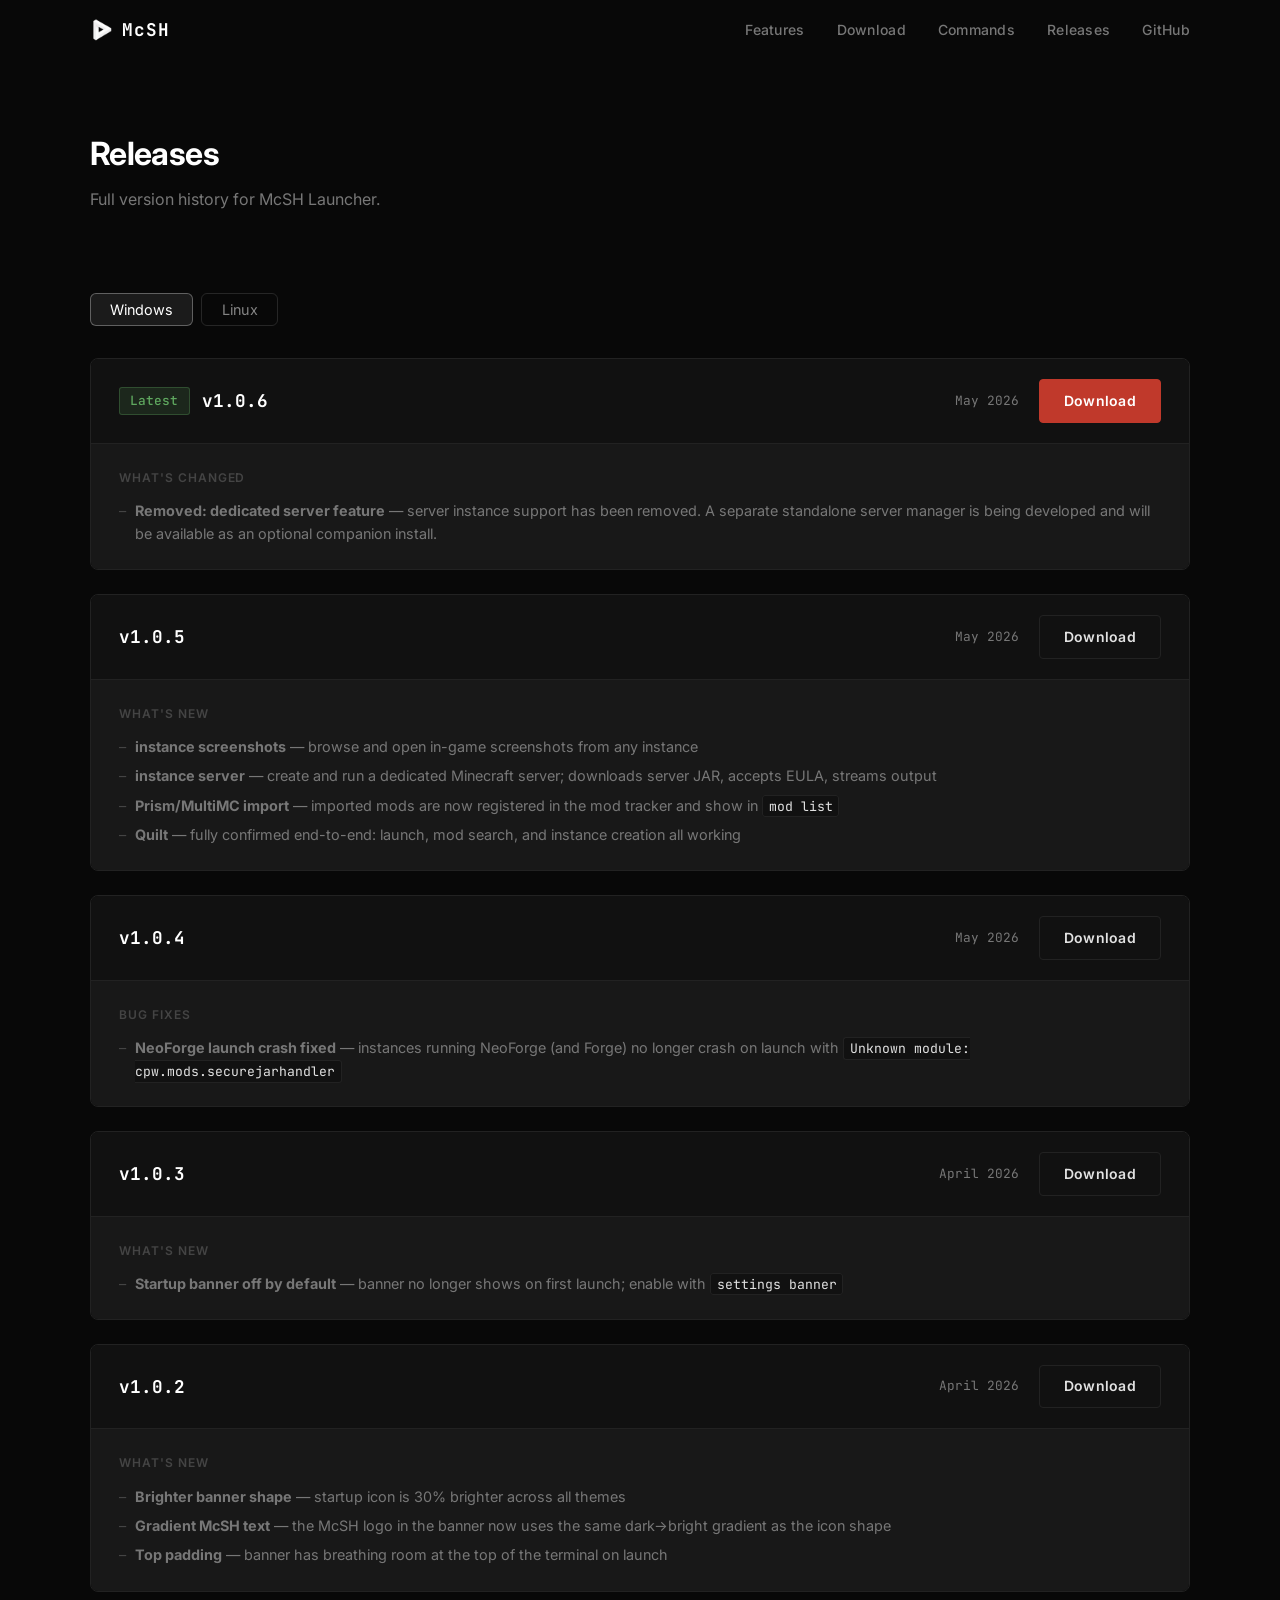
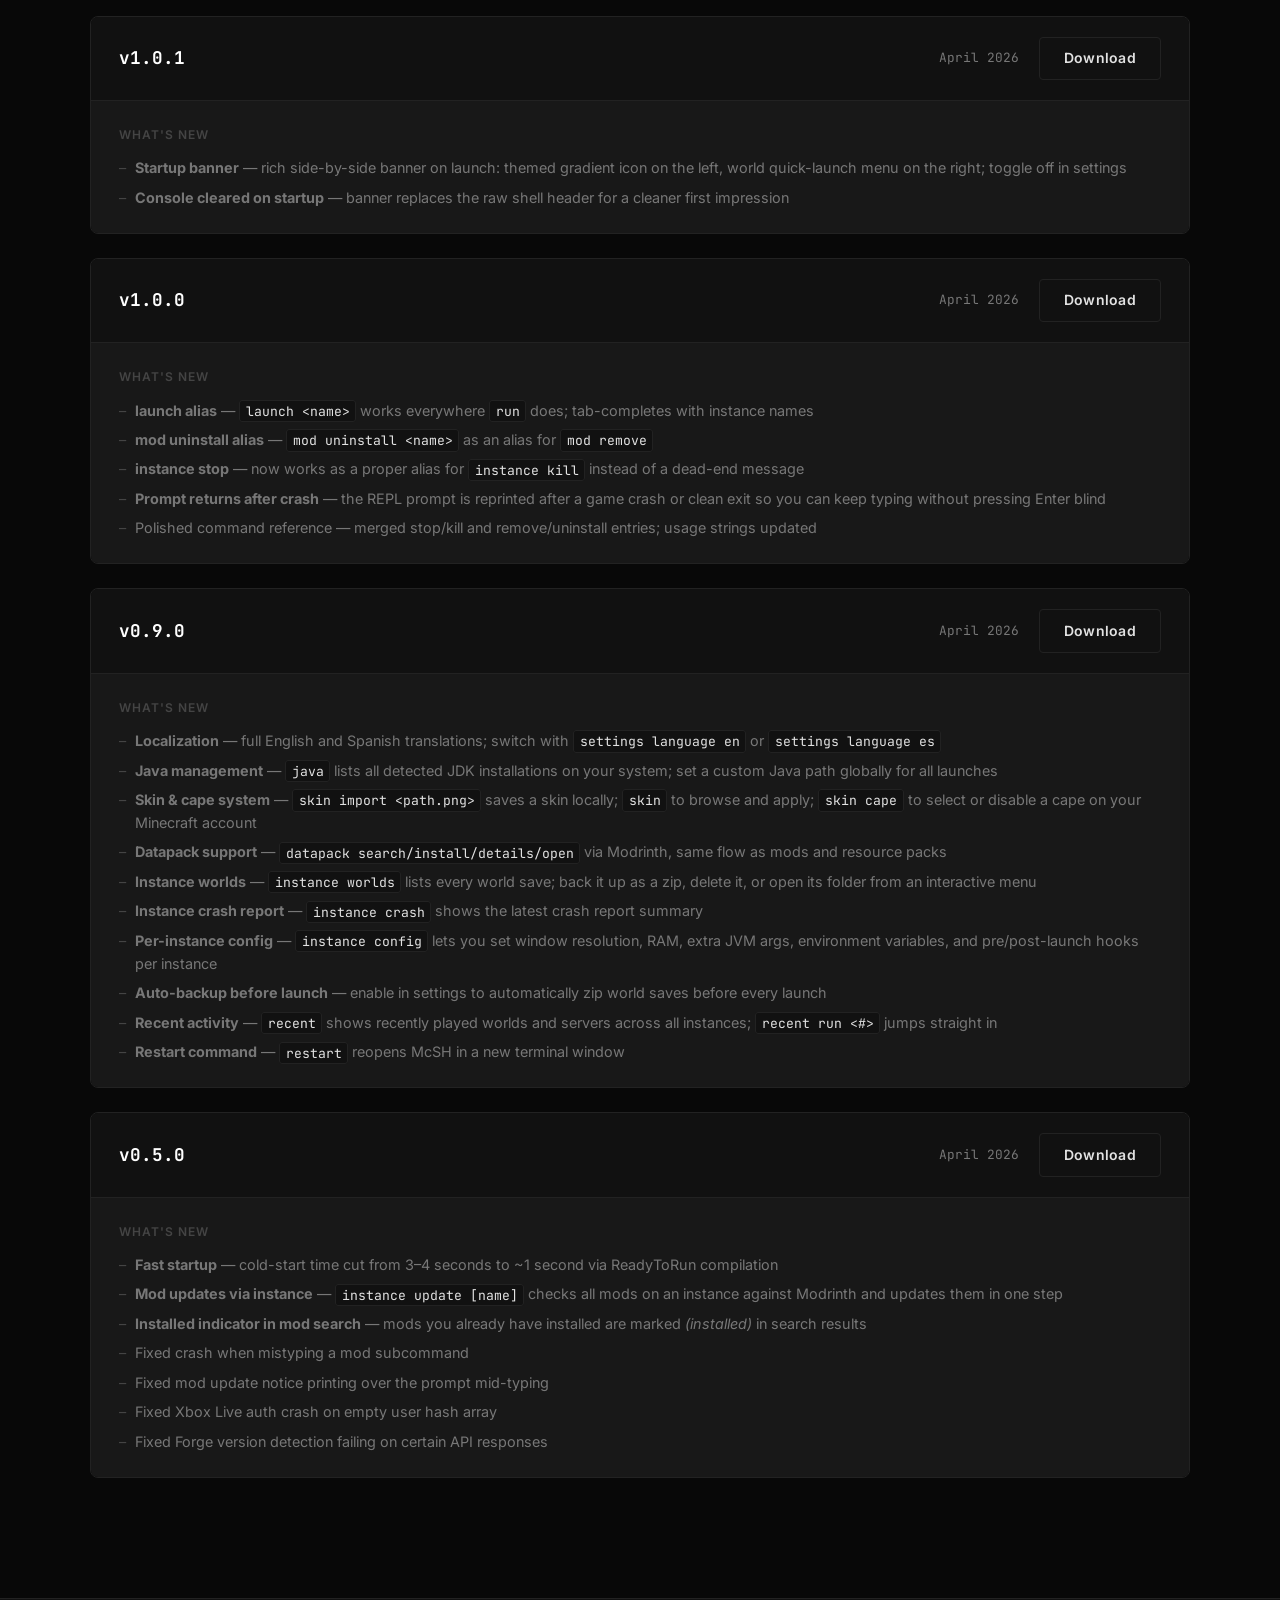
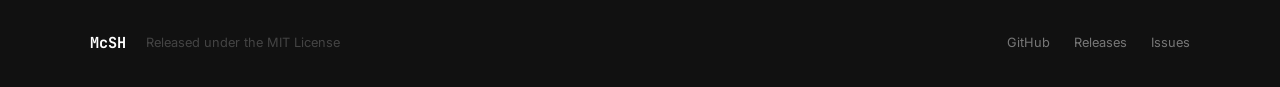
==== commit 268a600b: "website: update to v1.0.6" ====
--- a/docs/releases.html
+++ b/docs/releases.html
@@ -74,11 +74,29 @@
                     <div class="release-header">
                         <div class="release-title">
                             <span class="tag tag-latest">Latest</span>
+                            <span class="release-version">v1.0.6</span>
+                        </div>
+                        <div class="release-meta">
+                            <span class="release-date">May 2026</span>
+                            <a href="https://github.com/kalakaritzu/mcsh/releases/download/v1.0.6/McSH-1.0.6.msi" class="btn btn-primary" target="_blank" rel="noopener">Download</a>
+                        </div>
+                    </div>
+                    <div class="release-body">
+                        <h4>What's changed</h4>
+                        <ul>
+                            <li><strong>Removed: dedicated server feature</strong> — server instance support has been removed. A separate standalone server manager is being developed and will be available as an optional companion install.</li>
+                        </ul>
+                    </div>
+                </div>
+
+                <div class="release-entry">
+                    <div class="release-header">
+                        <div class="release-title">
                             <span class="release-version">v1.0.5</span>
                         </div>
                         <div class="release-meta">
                             <span class="release-date">May 2026</span>
-                            <a href="https://github.com/kalakaritzu/mcsh/releases/download/v1.0.5/McSH-1.0.5.msi" class="btn btn-primary" target="_blank" rel="noopener">Download</a>
+                            <a href="https://github.com/kalakaritzu/mcsh/releases/download/v1.0.5/McSH-1.0.5.msi" class="btn btn-outline" target="_blank" rel="noopener">Download</a>
                         </div>
                     </div>
                     <div class="release-body">
@@ -249,11 +267,33 @@
                     <div class="release-header">
                         <div class="release-title">
                             <span class="tag tag-latest">Latest</span>
+                            <span class="release-version">v1.0.6</span>
+                        </div>
+                        <div class="release-meta">
+                            <span class="release-date">May 2026</span>
+                            <a href="https://github.com/kalakaritzu/mcsh/releases/download/v1.0.6/McSH-1.0.6-linux-x64.tar.gz" class="btn btn-primary" target="_blank" rel="noopener">Download</a>
+                        </div>
+                    </div>
+                    <div class="release-body">
+                        <h4>Install</h4>
+                        <pre style="background:#111;padding:1rem;border-radius:6px;overflow-x:auto;font-size:0.85rem;"><code>tar -xzf McSH-1.0.6-linux-x64.tar.gz
+chmod +x mcsh
+sudo mv mcsh /usr/local/bin/mcsh</code></pre>
+                        <h4 style="margin-top:1rem;">What's changed</h4>
+                        <ul>
+                            <li><strong>Removed: dedicated server feature</strong> — server instance support has been removed. A separate standalone server manager is being developed and will be available as an optional companion install.</li>
+                        </ul>
+                    </div>
+                </div>
+
+                <div class="release-entry">
+                    <div class="release-header">
+                        <div class="release-title">
                             <span class="release-version">v1.0.5</span>
                         </div>
                         <div class="release-meta">
                             <span class="release-date">May 2026</span>
-                            <a href="https://github.com/kalakaritzu/mcsh/releases/download/v1.0.5/McSH-1.0.5-linux-x64.tar.gz" class="btn btn-primary" target="_blank" rel="noopener">Download</a>
+                            <a href="https://github.com/kalakaritzu/mcsh/releases/download/v1.0.5/McSH-1.0.5-linux-x64.tar.gz" class="btn btn-outline" target="_blank" rel="noopener">Download</a>
                         </div>
                     </div>
                     <div class="release-body">
